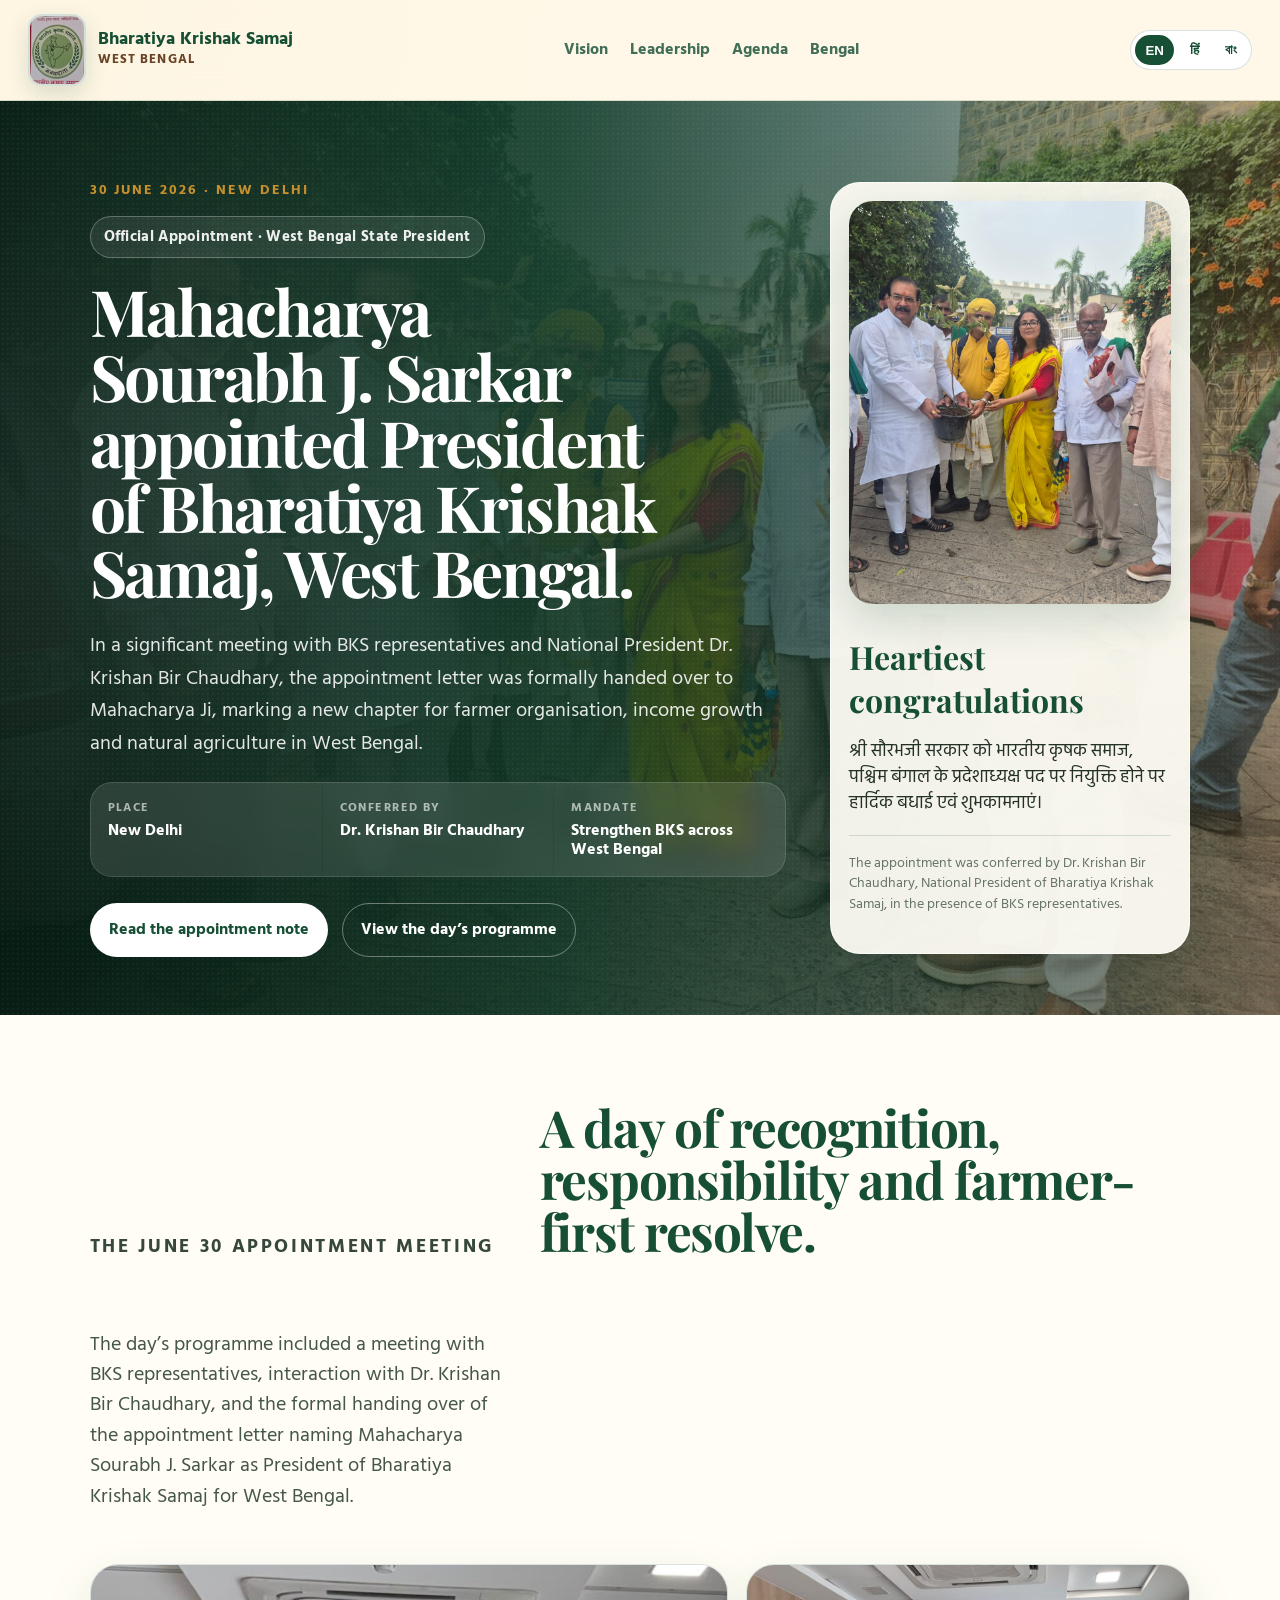
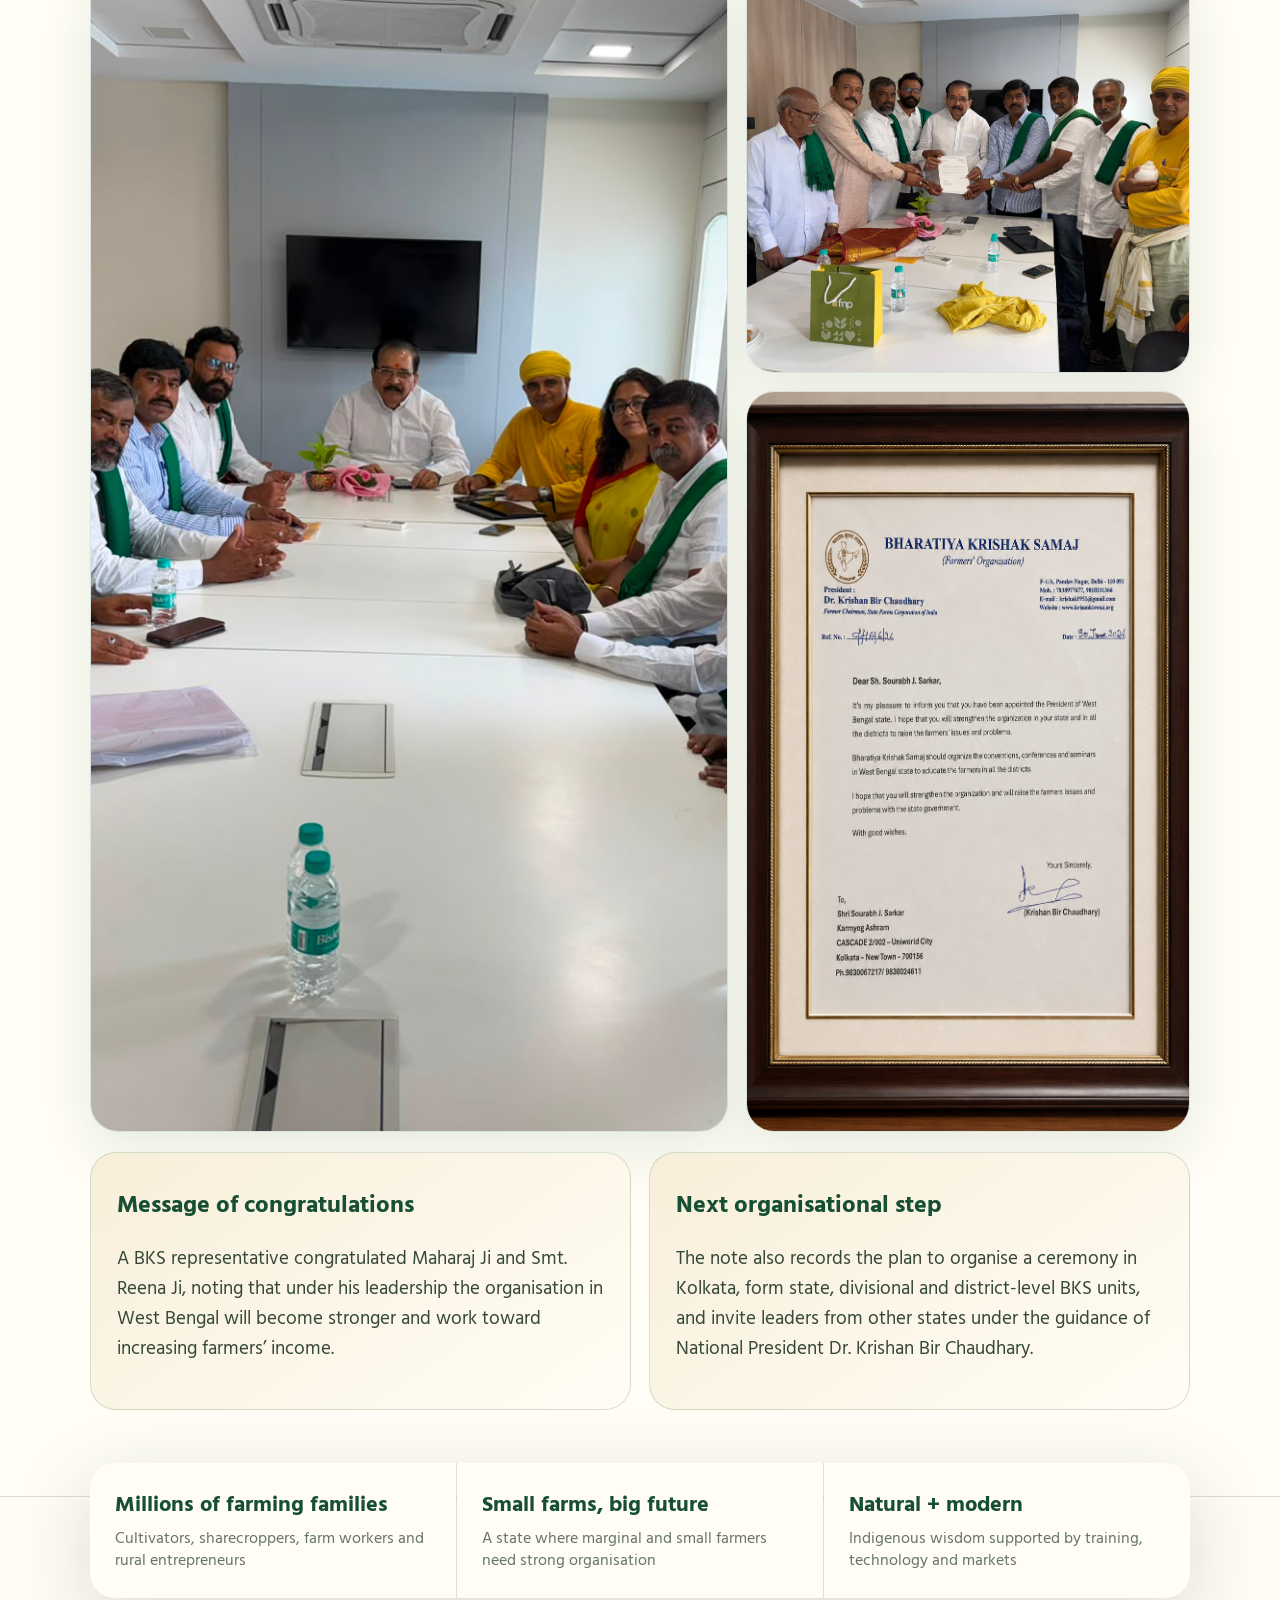
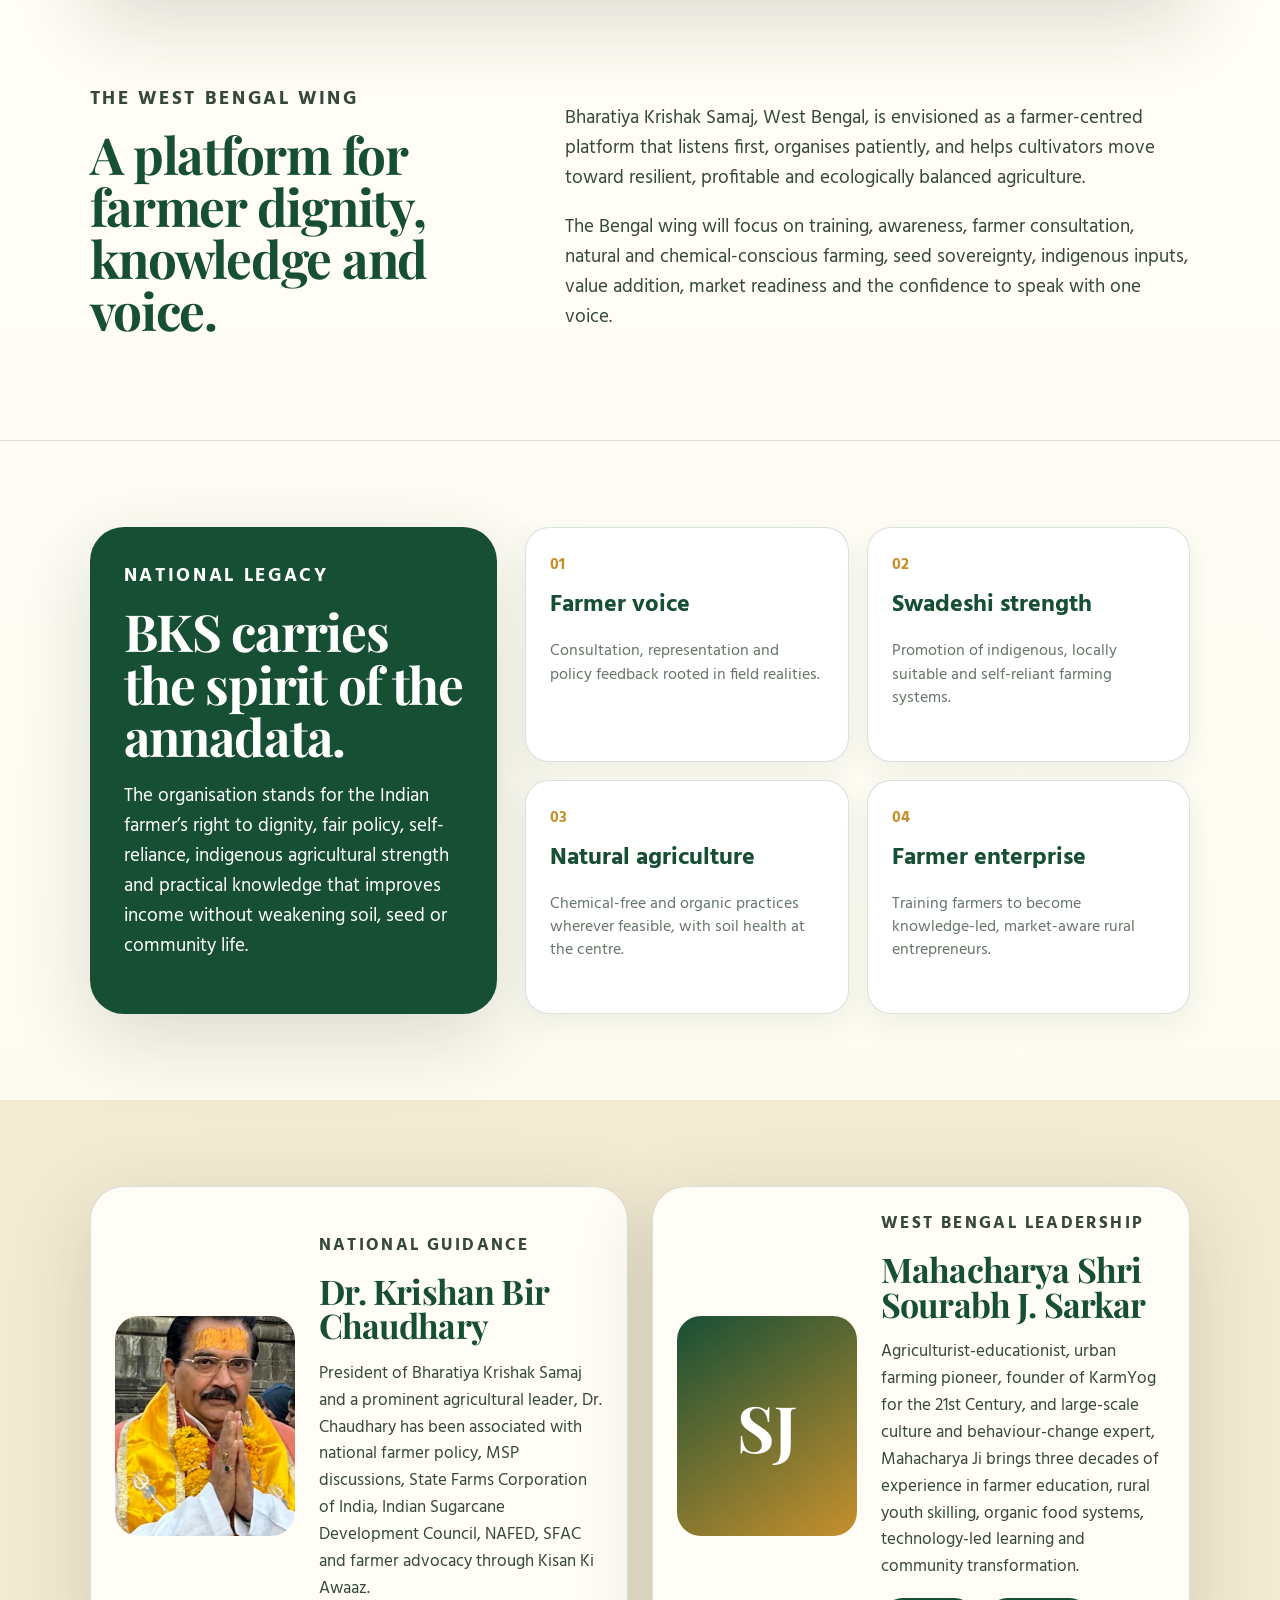
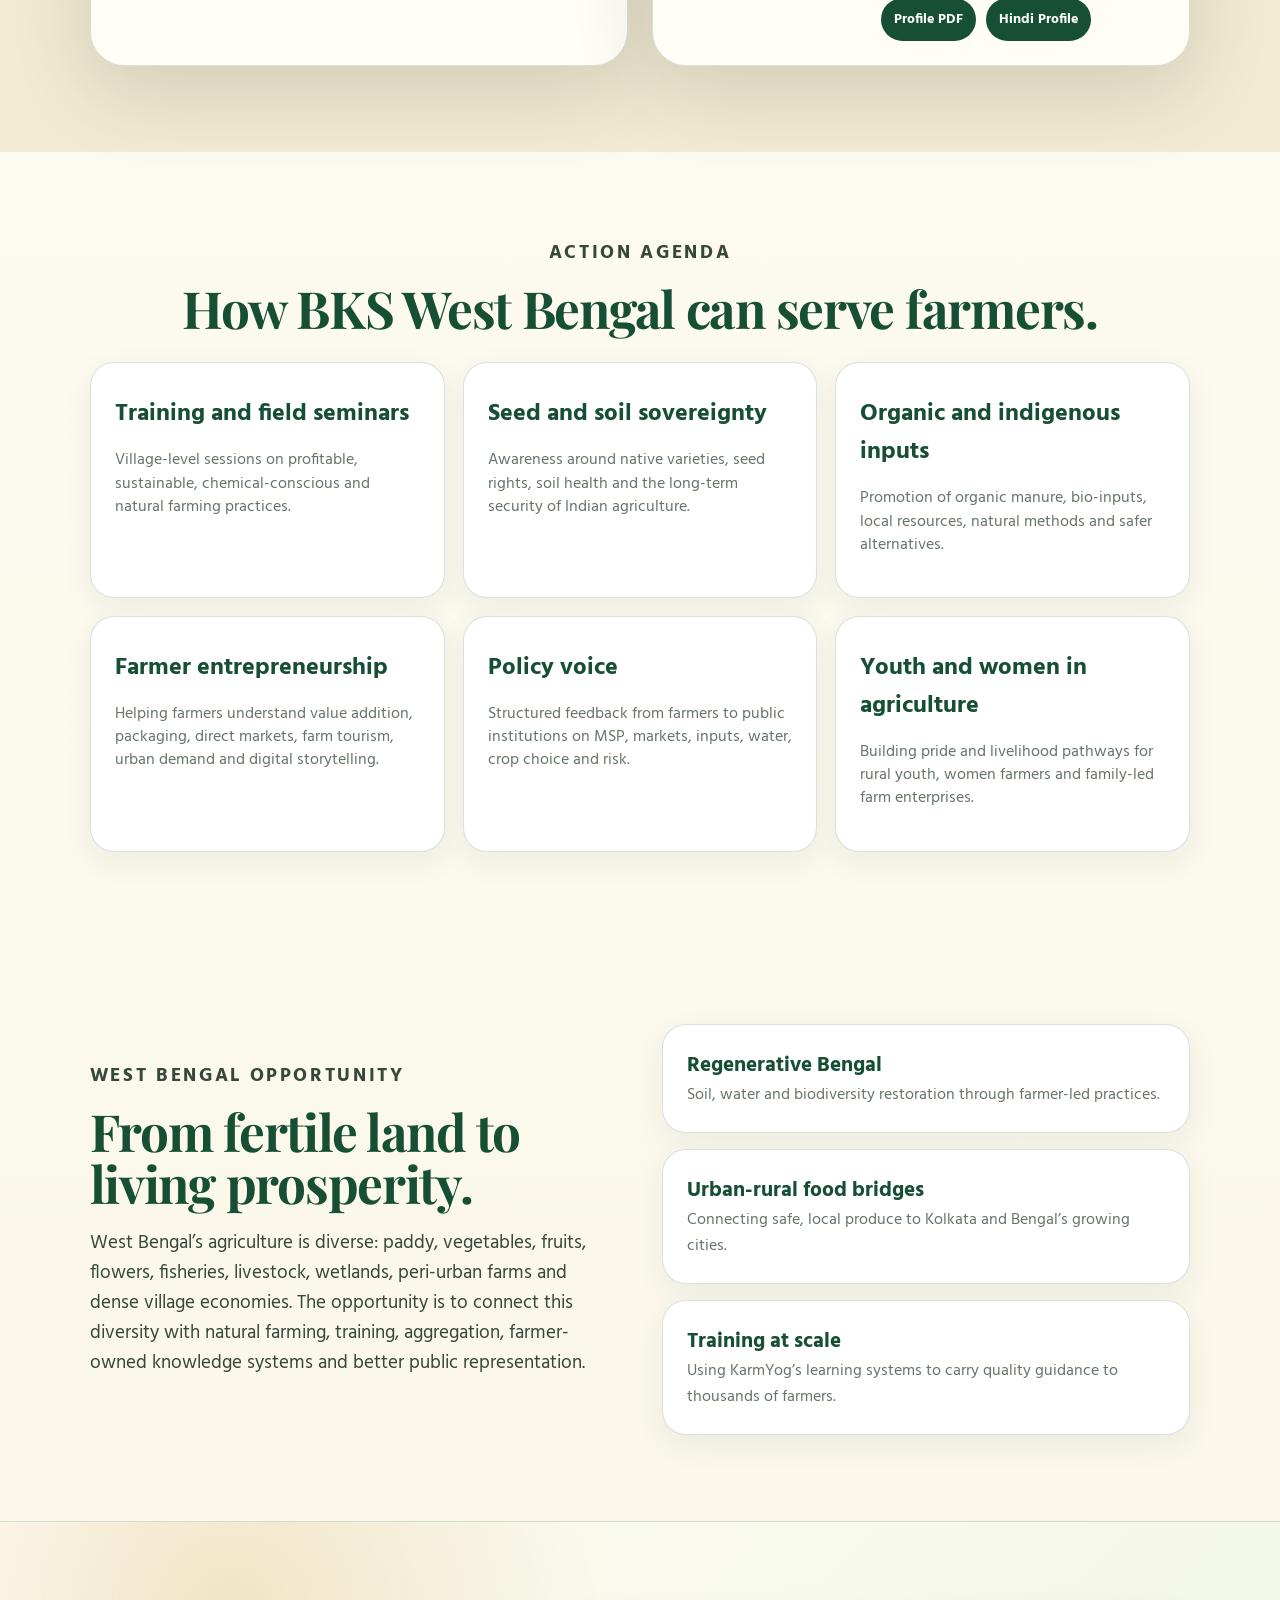
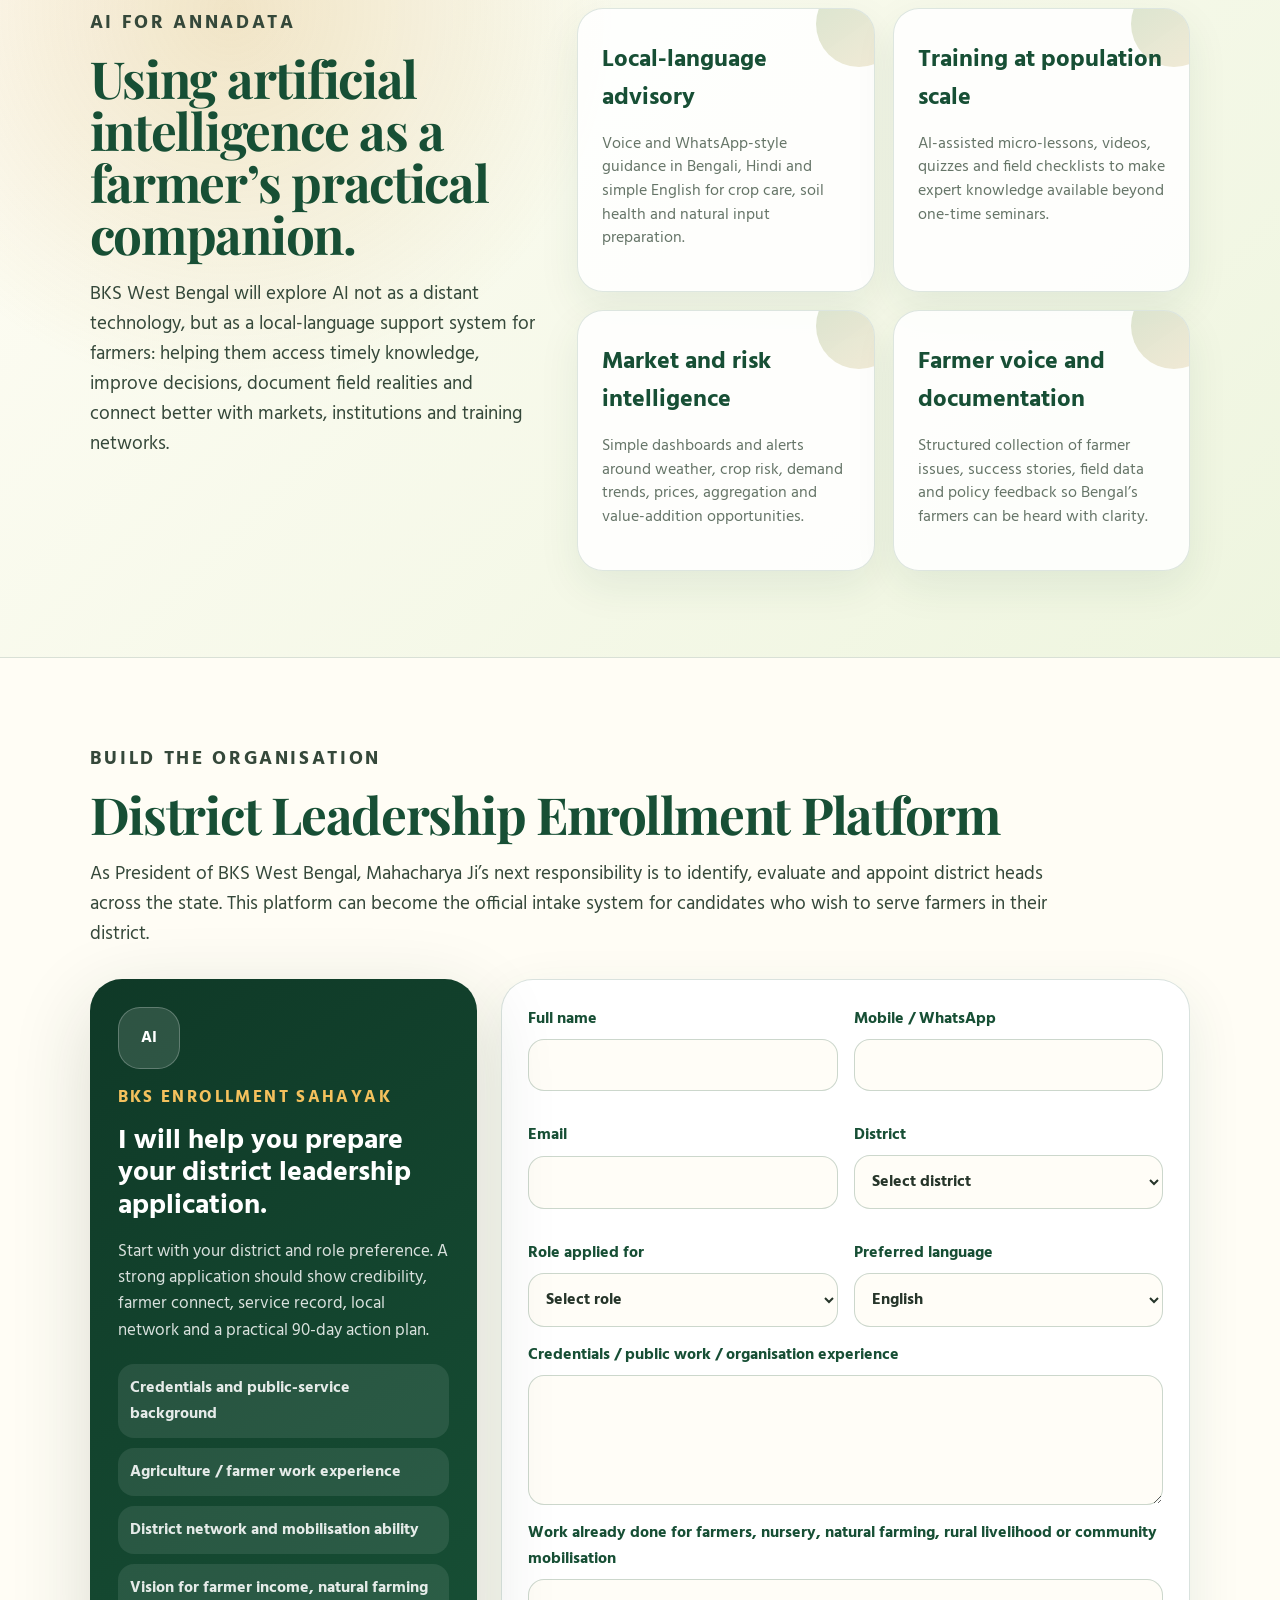
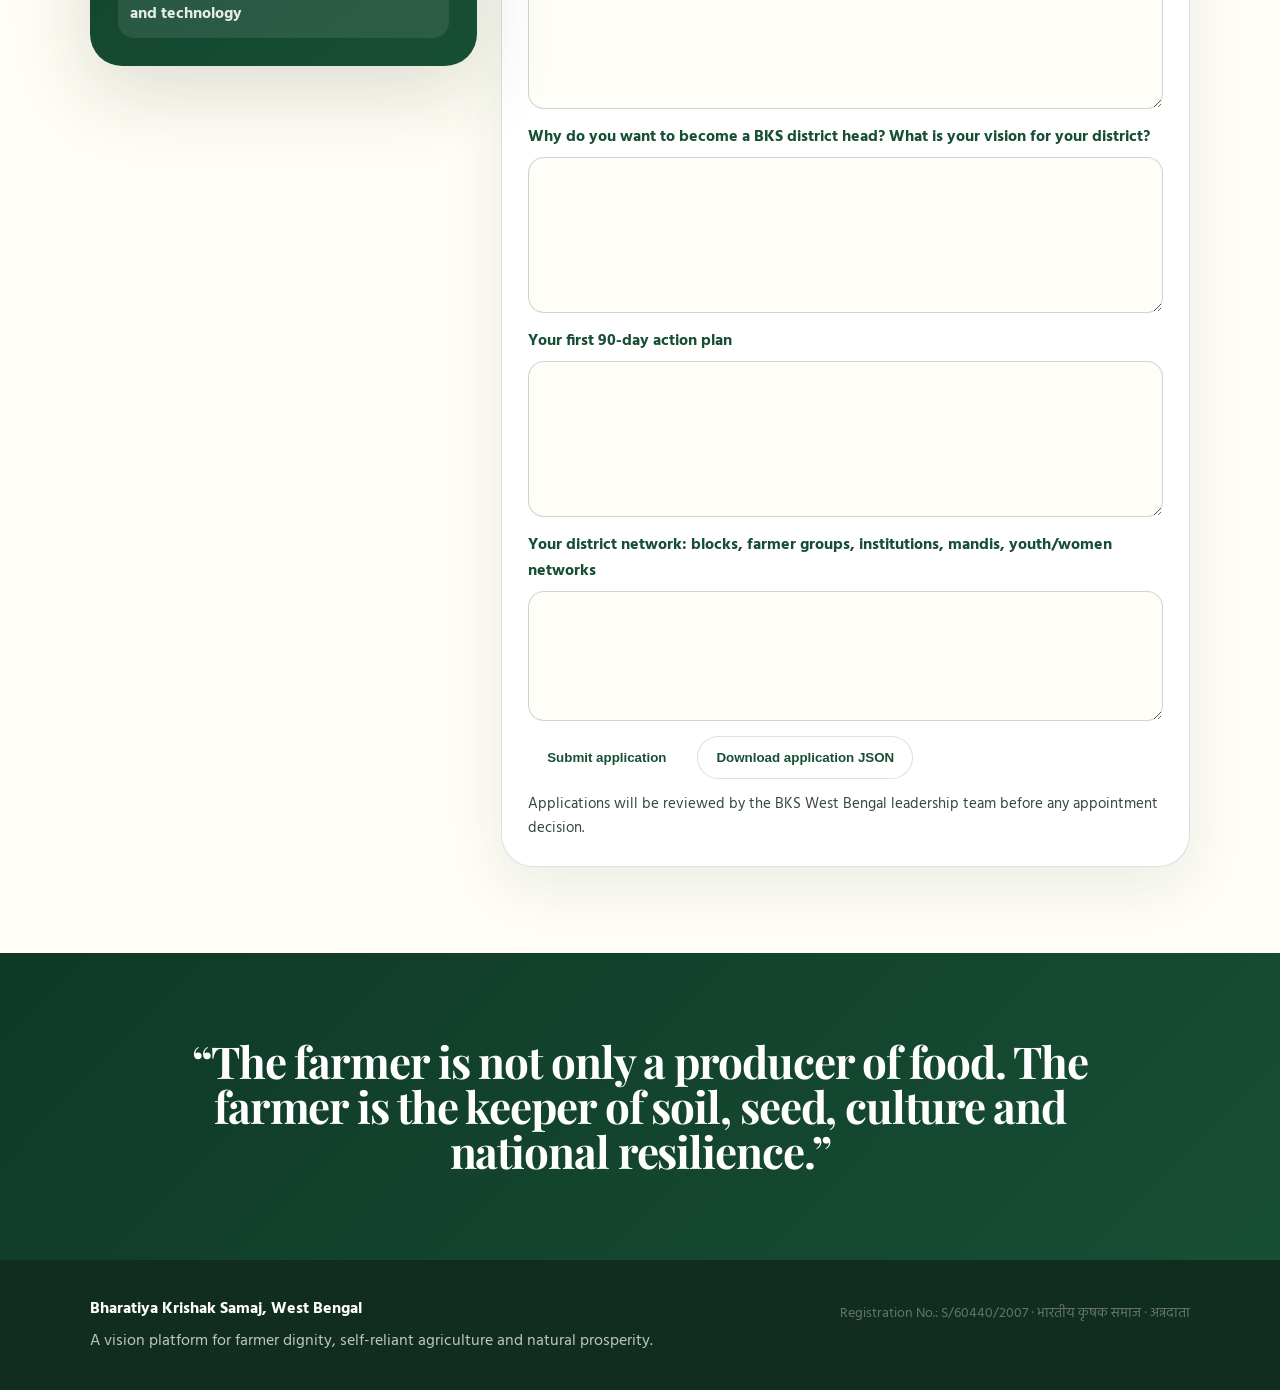
==== index.html @ a9cd5971 "Initial BKS Bangla platform" ====
﻿<!doctype html>
<html lang="en">
<head>
  <meta charset="utf-8" />
  <meta name="viewport" content="width=device-width, initial-scale=1" />
  <title>BKS West Bengal | Dr. Krishan Bir Chaudhary appoints Mahacharya Sourabh J. Sarkar</title>
  <meta name="description" content="National President Dr. Krishan Bir Chaudhary appoints Mahacharya Sourabh J. Sarkar as President of Bharatiya Krishak Samaj, West Bengal, on 30 June 2026 in New Delhi." />
  <meta property="og:type" content="website" />
  <meta property="og:url" content="https://bks-west-bengal.vercel.app/v3" />
  <meta property="og:site_name" content="Bharatiya Krishak Samaj, West Bengal" />
  <meta property="og:title" content="Dr. Krishan Bir Chaudhary appoints Mahacharya Sourabh J. Sarkar | BKS West Bengal" />
  <meta property="og:description" content="June 30, New Delhi: National President Dr. Krishan Bir Chaudhary formally appoints Mahacharya Sourabh J. Sarkar as President of Bharatiya Krishak Samaj, West Bengal." />
  <meta property="og:image" content="https://bks-west-bengal.vercel.app/assets/appointment/hero-plant-presentation-social-v3.jpeg" />
  <meta property="og:image:alt" content="Mahacharya Sourabh J. Sarkar and Reena J. Sarkar presenting a plant to Dr. Krishan Bir Chaudhary with BKS representatives" />
  <meta name="twitter:card" content="summary_large_image" />
  <meta name="twitter:title" content="Dr. Krishan Bir Chaudhary appoints Mahacharya Sourabh J. Sarkar | BKS West Bengal" />
  <meta name="twitter:description" content="National President Dr. Krishan Bir Chaudhary appoints Mahacharya Sourabh J. Sarkar as President of Bharatiya Krishak Samaj, West Bengal." />
  <meta name="twitter:image" content="https://bks-west-bengal.vercel.app/assets/appointment/hero-plant-presentation-social-v3.jpeg" />
  <link rel="preconnect" href="https://fonts.googleapis.com">
  <link rel="preconnect" href="https://fonts.gstatic.com" crossorigin>
  <link href="https://fonts.googleapis.com/css2?family=Hind:wght@400;500;600;700&family=Noto+Sans+Bengali:wght@400;500;600;700&family=Playfair+Display:wght@600;700&display=swap" rel="stylesheet">
  <link rel="stylesheet" href="/styles.css" />
</head>
<body>
  <header class="site-header">
    <a class="brand" href="#top" aria-label="Bharatiya Krishak Samaj West Bengal">
      <img class="brand-logo" src="/assets/bks-logo-unit.png" alt="Bharatiya Krishak Samaj logo" />
      <span>
        <strong data-i18n="brand">Bharatiya Krishak Samaj</strong>
        <small data-i18n="brandSub">West Bengal</small>
      </span>
    </a>
    <nav>
      <a href="#vision" data-i18n="navVision">Vision</a>
      <a href="#leadership" data-i18n="navLeadership">Leadership</a>
      <a href="#agenda" data-i18n="navAgenda">Agenda</a>
      <a href="#bengal" data-i18n="navBengal">Bengal</a>
    </nav>
    <div class="lang-switch" aria-label="Language switcher">
      <button class="active" data-lang="en">EN</button>
      <button data-lang="hi">हिं</button>
      <button data-lang="bn">বাং</button>
    </div>
  </header>

  <main id="top">
    <section class="hero appointment-hero">
      <div class="grain"></div>
      <div class="hero-copy">
        <p class="eyebrow" data-i18n="heroEyebrow">30 June 2026 · New Delhi</p>
        <p class="hero-kicker" data-i18n="heroKicker">Official Appointment · West Bengal State President</p>
        <h1 data-i18n="heroTitle">Mahacharya Sourabh J. Sarkar appointed President of Bharatiya Krishak Samaj, West Bengal.</h1>
        <p class="lead" data-i18n="heroLead">In a significant meeting with BKS representatives and National President Dr. Krishan Bir Chaudhary, the appointment letter was formally handed over to Mahacharya Ji, marking a new chapter for farmer organisation, income growth and natural agriculture in West Bengal.</p>
        <div class="hero-meta">
          <div><span data-i18n="metaPlaceLabel">Place</span><strong data-i18n="metaPlace">New Delhi</strong></div>
          <div><span data-i18n="metaConferredLabel">Conferred by</span><strong data-i18n="metaConferred">Dr. Krishan Bir Chaudhary</strong></div>
          <div><span data-i18n="metaMandateLabel">Mandate</span><strong data-i18n="metaMandate">Strengthen BKS across West Bengal</strong></div>
        </div>
        <div class="hero-actions">
          <a class="button primary" href="#appointment" data-i18n="heroButton">Read the appointment note</a>
          <a class="button ghost" href="#day-program" data-i18n="heroButton2">View the day’s programme</a>
        </div>
      </div>
      <aside class="hero-card" id="appointment">
        <img class="hero-photo" src="/assets/appointment/hero-plant-presentation-social-v3.jpeg" alt="Mahacharya Sourabh J. Sarkar and Reena J. Sarkar presenting a plant to Dr. Krishan Bir Chaudhary with BKS representatives" />
        <h2 data-i18n="congratsTitle">Heartiest congratulations</h2>
        <p data-i18n="congratsText">श्री सौरभजी सरकार को भारतीय कृषक समाज, पश्चिम बंगाल के प्रदेशाध्यक्ष पद पर नियुक्ति होने पर हार्दिक बधाई एवं शुभकामनाएं।</p>
        <div class="card-rule"></div>
        <p class="small" data-i18n="meetingNote">The appointment was conferred by Dr. Krishan Bir Chaudhary, National President of Bharatiya Krishak Samaj, in the presence of BKS representatives.</p>
      </aside>
    </section>

    <section class="section appointment-story" id="day-program">
      <div class="story-head">
        <p class="eyebrow" data-i18n="storyEyebrow">The June 30 appointment meeting</p>
        <h2 data-i18n="storyTitle">A day of recognition, responsibility and farmer-first resolve.</h2>
        <p data-i18n="storyText">The day’s programme included a meeting with BKS representatives, interaction with Dr. Krishan Bir Chaudhary, and the formal handing over of the appointment letter naming Mahacharya Sourabh J. Sarkar as President of Bharatiya Krishak Samaj for West Bengal.</p>
      </div>
      <div class="photo-feature-grid">
        <figure class="wide">
          <img src="/assets/appointment/meeting-with-bks.jpeg" alt="Meeting with Bharatiya Krishak Samaj representatives in New Delhi" />
          <figcaption data-i18n="capMeeting">Meeting with BKS representatives in New Delhi.</figcaption>
        </figure>
        <figure>
          <img src="/assets/appointment/appointment-group-delegation-01.jpeg" alt="Delegation present during appointment letter handover" />
          <figcaption data-i18n="capDelegation">BKS office bearers present during the appointment letter handover.</figcaption>
        </figure>
        <figure>
          <img src="/assets/appointment/appointment-plaque.png" alt="Commemorative appointment plaque naming Sourabh J. Sarkar President of West Bengal" />
          <figcaption data-i18n="capLetter">The commemorative appointment plaque appointing Shri Sourabh J. Sarkar as President, West Bengal.</figcaption>
        </figure>
      </div>
      <div class="note-grid">
        <article>
          <h3 data-i18n="note1Title">Message of congratulations</h3>
          <p data-i18n="note1Text">A BKS representative congratulated Maharaj Ji and Smt. Reena Ji, noting that under his leadership the organisation in West Bengal will become stronger and work toward increasing farmers’ income.</p>
        </article>
        <article>
          <h3 data-i18n="note2Title">Next organisational step</h3>
          <p data-i18n="note2Text">The note also records the plan to organise a ceremony in Kolkata, form state, divisional and district-level BKS units, and invite leaders from other states under the guidance of National President Dr. Krishan Bir Chaudhary.</p>
        </article>
      </div>
    </section>

    <section class="stats-strip" aria-label="West Bengal agriculture focus">
      <div>
        <strong data-i18n="stat1">Millions of farming families</strong>
        <span data-i18n="stat1Sub">Cultivators, sharecroppers, farm workers and rural entrepreneurs</span>
      </div>
      <div>
        <strong data-i18n="stat2">Small farms, big future</strong>
        <span data-i18n="stat2Sub">A state where marginal and small farmers need strong organisation</span>
      </div>
      <div>
        <strong data-i18n="stat3">Natural + modern</strong>
        <span data-i18n="stat3Sub">Indigenous wisdom supported by training, technology and markets</span>
      </div>
    </section>

    <section class="section split" id="vision">
      <div>
        <p class="eyebrow" data-i18n="visionEyebrow">The West Bengal Wing</p>
        <h2 data-i18n="visionTitle">A platform for farmer dignity, knowledge and voice.</h2>
      </div>
      <div class="rich-text">
        <p data-i18n="visionP1">Bharatiya Krishak Samaj, West Bengal, is envisioned as a farmer-centred platform that listens first, organises patiently, and helps cultivators move toward resilient, profitable and ecologically balanced agriculture.</p>
        <p data-i18n="visionP2">The Bengal wing will focus on training, awareness, farmer consultation, natural and chemical-conscious farming, seed sovereignty, indigenous inputs, value addition, market readiness and the confidence to speak with one voice.</p>
      </div>
    </section>

    <section class="section legacy">
      <div class="legacy-panel">
        <p class="eyebrow" data-i18n="legacyEyebrow">National Legacy</p>
        <h2 data-i18n="legacyTitle">BKS carries the spirit of the annadata.</h2>
        <p data-i18n="legacyText">The organisation stands for the Indian farmer’s right to dignity, fair policy, self-reliance, indigenous agricultural strength and practical knowledge that improves income without weakening soil, seed or community life.</p>
      </div>
      <div class="values-grid">
        <article>
          <span>01</span>
          <h3 data-i18n="value1">Farmer voice</h3>
          <p data-i18n="value1Text">Consultation, representation and policy feedback rooted in field realities.</p>
        </article>
        <article>
          <span>02</span>
          <h3 data-i18n="value2">Swadeshi strength</h3>
          <p data-i18n="value2Text">Promotion of indigenous, locally suitable and self-reliant farming systems.</p>
        </article>
        <article>
          <span>03</span>
          <h3 data-i18n="value3">Natural agriculture</h3>
          <p data-i18n="value3Text">Chemical-free and organic practices wherever feasible, with soil health at the centre.</p>
        </article>
        <article>
          <span>04</span>
          <h3 data-i18n="value4">Farmer enterprise</h3>
          <p data-i18n="value4Text">Training farmers to become knowledge-led, market-aware rural entrepreneurs.</p>
        </article>
      </div>
    </section>

    <section class="section leadership" id="leadership">
      <div class="leader-card national">
        <img src="/assets/dr-krishan-bir-chaudhary.jpg" alt="Dr. Krishan Bir Chaudhary" />
        <div>
          <p class="eyebrow" data-i18n="drEyebrow">National Guidance</p>
          <h2 data-i18n="drTitle">Dr. Krishan Bir Chaudhary</h2>
          <p data-i18n="drText">President of Bharatiya Krishak Samaj and a prominent agricultural leader, Dr. Chaudhary has been associated with national farmer policy, MSP discussions, State Farms Corporation of India, Indian Sugarcane Development Council, NAFED, SFAC and farmer advocacy through Kisan Ki Awaaz.</p>
        </div>
      </div>
      <div class="leader-card state">
        <div class="portrait-placeholder">SJ</div>
        <div>
          <p class="eyebrow" data-i18n="mjEyebrow">West Bengal Leadership</p>
          <h2 data-i18n="mjTitle">Mahacharya Shri Sourabh J. Sarkar</h2>
          <p data-i18n="mjText">Agriculturist-educationist, urban farming pioneer, founder of KarmYog for the 21st Century, and large-scale culture and behaviour-change expert, Mahacharya Ji brings three decades of experience in farmer education, rural youth skilling, organic food systems, technology-led learning and community transformation.</p>
          <div class="download-row">
            <a href="/assets/mahacharya-sourabh-j-sarkar-profile.pdf" data-i18n="profileEnglish">Profile PDF</a>
            <a href="/assets/mahacharya-sourabh-j-sarkar-profile-hindi.pdf" data-i18n="profileHindi">Hindi Profile</a>
          </div>
        </div>
      </div>
    </section>

    <section class="section agenda" id="agenda">
      <p class="eyebrow" data-i18n="agendaEyebrow">Action Agenda</p>
      <h2 data-i18n="agendaTitle">How BKS West Bengal can serve farmers.</h2>
      <div class="agenda-grid">
        <article>
          <h3 data-i18n="agenda1">Training and field seminars</h3>
          <p data-i18n="agenda1Text">Village-level sessions on profitable, sustainable, chemical-conscious and natural farming practices.</p>
        </article>
        <article>
          <h3 data-i18n="agenda2">Seed and soil sovereignty</h3>
          <p data-i18n="agenda2Text">Awareness around native varieties, seed rights, soil health and the long-term security of Indian agriculture.</p>
        </article>
        <article>
          <h3 data-i18n="agenda3">Organic and indigenous inputs</h3>
          <p data-i18n="agenda3Text">Promotion of organic manure, bio-inputs, local resources, natural methods and safer alternatives.</p>
        </article>
        <article>
          <h3 data-i18n="agenda4">Farmer entrepreneurship</h3>
          <p data-i18n="agenda4Text">Helping farmers understand value addition, packaging, direct markets, farm tourism, urban demand and digital storytelling.</p>
        </article>
        <article>
          <h3 data-i18n="agenda5">Policy voice</h3>
          <p data-i18n="agenda5Text">Structured feedback from farmers to public institutions on MSP, markets, inputs, water, crop choice and risk.</p>
        </article>
        <article>
          <h3 data-i18n="agenda6">Youth and women in agriculture</h3>
          <p data-i18n="agenda6Text">Building pride and livelihood pathways for rural youth, women farmers and family-led farm enterprises.</p>
        </article>
      </div>
    </section>

    <section class="section bengal" id="bengal">
      <div>
        <p class="eyebrow" data-i18n="bengalEyebrow">West Bengal Opportunity</p>
        <h2 data-i18n="bengalTitle">From fertile land to living prosperity.</h2>
        <p data-i18n="bengalText">West Bengal’s agriculture is diverse: paddy, vegetables, fruits, flowers, fisheries, livestock, wetlands, peri-urban farms and dense village economies. The opportunity is to connect this diversity with natural farming, training, aggregation, farmer-owned knowledge systems and better public representation.</p>
      </div>
      <div class="opportunity-list">
        <div><strong data-i18n="opp1">Regenerative Bengal</strong><span data-i18n="opp1Text">Soil, water and biodiversity restoration through farmer-led practices.</span></div>
        <div><strong data-i18n="opp2">Urban-rural food bridges</strong><span data-i18n="opp2Text">Connecting safe, local produce to Kolkata and Bengal’s growing cities.</span></div>
        <div><strong data-i18n="opp3">Training at scale</strong><span data-i18n="opp3Text">Using KarmYog’s learning systems to carry quality guidance to thousands of farmers.</span></div>
      </div>
    </section>

    <section class="section ai-section" id="ai">
      <div class="ai-copy">
        <p class="eyebrow" data-i18n="aiEyebrow">AI for Annadata</p>
        <h2 data-i18n="aiTitle">Using artificial intelligence as a farmer’s practical companion.</h2>
        <p data-i18n="aiText">BKS West Bengal will explore AI not as a distant technology, but as a local-language support system for farmers: helping them access timely knowledge, improve decisions, document field realities and connect better with markets, institutions and training networks.</p>
      </div>
      <div class="ai-grid">
        <article>
          <h3 data-i18n="ai1">Local-language advisory</h3>
          <p data-i18n="ai1Text">Voice and WhatsApp-style guidance in Bengali, Hindi and simple English for crop care, soil health and natural input preparation.</p>
        </article>
        <article>
          <h3 data-i18n="ai2">Training at population scale</h3>
          <p data-i18n="ai2Text">AI-assisted micro-lessons, videos, quizzes and field checklists to make expert knowledge available beyond one-time seminars.</p>
        </article>
        <article>
          <h3 data-i18n="ai3">Market and risk intelligence</h3>
          <p data-i18n="ai3Text">Simple dashboards and alerts around weather, crop risk, demand trends, prices, aggregation and value-addition opportunities.</p>
        </article>
        <article>
          <h3 data-i18n="ai4">Farmer voice and documentation</h3>
          <p data-i18n="ai4Text">Structured collection of farmer issues, success stories, field data and policy feedback so Bengal’s farmers can be heard with clarity.</p>
        </article>
      </div>
    </section>

    <section class="section enrollment" id="enroll">
      <div class="enroll-intro">
        <p class="eyebrow" data-i18n="enrollEyebrow">Build the organisation</p>
        <h2 data-i18n="enrollTitle">District Leadership Enrollment Platform</h2>
        <p data-i18n="enrollText">As President of BKS West Bengal, Mahacharya Ji’s next responsibility is to identify, evaluate and appoint district heads across the state. This platform can become the official intake system for candidates who wish to serve farmers in their district.</p>
      </div>
      <div class="enroll-layout">
        <aside class="agent-panel" aria-label="BKS Enrollment Sahayak">
          <div class="agent-avatar">AI</div>
          <p class="eyebrow" data-i18n="agentEyebrow">BKS Enrollment Sahayak</p>
          <h3 data-i18n="agentTitle">I will help you prepare your district leadership application.</h3>
          <p id="agentPrompt" data-i18n="agentPrompt">Start with your district and role preference. A strong application should show credibility, farmer connect, service record, local network and a practical 90-day action plan.</p>
          <ul class="agent-checklist">
            <li data-i18n="agentCheck1">Credentials and public-service background</li>
            <li data-i18n="agentCheck2">Agriculture / farmer work experience</li>
            <li data-i18n="agentCheck3">District network and mobilisation ability</li>
            <li data-i18n="agentCheck4">Vision for farmer income, natural farming and technology</li>
          </ul>
        </aside>
        <form class="enroll-form" id="districtApplicationForm">
          <div class="form-grid">
            <label><span data-i18n="fieldName">Full name</span><input name="full_name" required /></label>
            <label><span data-i18n="fieldPhone">Mobile / WhatsApp</span><input name="phone" required /></label>
            <label><span data-i18n="fieldEmail">Email</span><input name="email" type="email" /></label>
            <label><span data-i18n="fieldDistrict">District</span><select name="district" required>
              <option value="">Select district</option>
              <option>Alipurduar</option><option>Bankura</option><option>Birbhum</option><option>Cooch Behar</option><option>Dakshin Dinajpur</option><option>Darjeeling</option><option>Hooghly</option><option>Howrah</option><option>Jalpaiguri</option><option>Jhargram</option><option>Kalimpong</option><option>Kolkata</option><option>Malda</option><option>Murshidabad</option><option>Nadia</option><option>North 24 Parganas</option><option>Paschim Bardhaman</option><option>Paschim Medinipur</option><option>Purba Bardhaman</option><option>Purba Medinipur</option><option>Purulia</option><option>South 24 Parganas</option><option>Uttar Dinajpur</option>
            </select></label>
            <label><span data-i18n="fieldRole">Role applied for</span><select name="role_applied" required>
              <option value="">Select role</option>
              <option>District President</option>
              <option>District Working President</option>
              <option>District General Secretary</option>
              <option>Block / Regional Coordinator</option>
              <option>Women Farmer Wing Lead</option>
              <option>Youth Farmer Wing Lead</option>
            </select></label>
            <label><span data-i18n="fieldLanguage">Preferred language</span><select name="preferred_language">
              <option>English</option><option>Hindi</option><option>Bengali</option>
            </select></label>
          </div>
          <label><span data-i18n="fieldCredentials">Credentials / public work / organisation experience</span><textarea name="credentials" required rows="4"></textarea></label>
          <label><span data-i18n="fieldFarmerWork">Work already done for farmers, nursery, natural farming, rural livelihood or community mobilisation</span><textarea name="farmer_work" required rows="4"></textarea></label>
          <label><span data-i18n="fieldVision">Why do you want to become a BKS district head? What is your vision for your district?</span><textarea name="vision" required rows="5"></textarea></label>
          <label><span data-i18n="fieldPlan">Your first 90-day action plan</span><textarea name="ninety_day_plan" required rows="5"></textarea></label>
          <label><span data-i18n="fieldNetwork">Your district network: blocks, farmer groups, institutions, mandis, youth/women networks</span><textarea name="district_network" rows="4"></textarea></label>
          <div class="form-actions">
            <button type="submit" class="button primary" data-i18n="submitApplication">Submit application</button>
            <button type="button" class="button outline" id="downloadApplication" data-i18n="downloadApplication">Download application JSON</button>
          </div>
          <p class="form-status" id="formStatus" data-i18n="formStatus">Applications will be reviewed by the BKS West Bengal leadership team before any appointment decision.</p>
        </form>
      </div>
    </section>

    <section class="section quote-band">
      <h2 data-i18n="quote">“The farmer is not only a producer of food. The farmer is the keeper of soil, seed, culture and national resilience.”</h2>
    </section>
  </main>

  <footer class="footer">
    <div>
      <strong data-i18n="footerBrand">Bharatiya Krishak Samaj, West Bengal</strong>
      <p data-i18n="footerText">A vision platform for farmer dignity, self-reliant agriculture and natural prosperity.</p>
    </div>
    <p class="small">Registration No.: S/60440/2007 · भारतीय कृषक समाज · अन्नदाता</p>
  </footer>

  <script src="/script.js"></script>
</body>
</html>
---- styles.css ----
:root{
  --green:#174f35;
  --green-2:#0f3927;
  --leaf:#5c8d3b;
  --gold:#c7902d;
  --soil:#6b4326;
  --cream:#fff8e8;
  --paper:#fffdf5;
  --muted:#667568;
  --line:rgba(23,79,53,.16);
  --shadow:0 24px 80px rgba(31,49,30,.16);
}
*{box-sizing:border-box}
html{scroll-behavior:smooth}
body{
  margin:0;
  font-family:Hind, "Noto Sans Bengali", system-ui, sans-serif;
  color:#243127;
  background:
    radial-gradient(circle at top left, rgba(199,144,45,.18), transparent 34rem),
    linear-gradient(180deg,#fff8e8 0%,#fffdf5 36%,#f6f1df 100%);
}
a{color:inherit;text-decoration:none}
.site-header{
  position:sticky;top:0;z-index:20;
  display:flex;align-items:center;justify-content:space-between;gap:24px;
  padding:14px 28px;
  backdrop-filter:blur(18px);
  background:rgba(255,248,232,.84);
  border-bottom:1px solid var(--line);
}
.brand{display:flex;align-items:center;gap:12px;min-width:250px}
.brand strong{display:block;color:var(--green);font-size:18px;line-height:1}
.brand small{display:block;color:var(--soil);font-weight:700;letter-spacing:.08em;text-transform:uppercase}
.brand-logo{
  width:58px;
  height:72px;
  object-fit:cover;
  object-position:center;
  border-radius:14px;
  border:2px solid rgba(23,79,53,.18);
  box-shadow:0 8px 22px rgba(23,79,53,.16);
  background:#fff;
}
nav{display:flex;gap:22px;font-weight:700;color:var(--green)}
nav a{opacity:.82}
nav a:hover{opacity:1;color:var(--gold)}
.lang-switch{display:flex;gap:6px;background:#fff;border:1px solid var(--line);border-radius:999px;padding:4px}
.lang-switch button{
  border:0;background:transparent;border-radius:999px;padding:7px 10px;
  font-weight:800;color:var(--green);cursor:pointer;
}
.lang-switch button.active{background:var(--green);color:#fff}
.hero{
  position:relative;overflow:hidden;
  min-height:760px;
  display:grid;grid-template-columns:minmax(0,1fr) minmax(360px,.48fr);gap:44px;
  align-items:center;padding:78px 7vw 58px;
  background:
    linear-gradient(110deg,rgba(9,42,28,.86),rgba(23,79,53,.74) 48%,rgba(255,248,232,.38)),
    url("data:image/svg+xml,%3Csvg xmlns='http://www.w3.org/2000/svg' width='1200' height='720' viewBox='0 0 1200 720'%3E%3Crect width='1200' height='720' fill='%23d7b65f'/%3E%3Cpath d='M0 560 C220 470 350 610 590 515 C770 445 930 480 1200 390 L1200 720 L0 720Z' fill='%235f8b3a'/%3E%3Cpath d='M0 610 C180 560 330 660 560 590 C820 510 960 555 1200 505 L1200 720 L0 720Z' fill='%232a683f'/%3E%3Ccircle cx='930' cy='150' r='95' fill='%23f8d26b' opacity='.86'/%3E%3Cg stroke='%23fff4bf' stroke-width='3' opacity='.42'%3E%3Cpath d='M60 605h1080M80 640h1040M120 675h960'/%3E%3C/g%3E%3Cg fill='%2317442f' opacity='.26'%3E%3Cpath d='M86 330c36-85 104-132 204-139-55 38-78 88-69 151-51-32-96-36-135-12z'/%3E%3Cpath d='M1030 350c-46-90-120-132-222-126 65 35 96 87 93 157 47-38 90-48 129-31z'/%3E%3C/g%3E%3C/svg%3E") center/cover;
}
.appointment-hero{
  background:
    linear-gradient(90deg,rgba(8,34,23,.96),rgba(18,64,43,.90) 43%,rgba(18,64,43,.56) 70%,rgba(122,84,21,.28)),
    url("/assets/appointment/hero-plant-presentation-social-v3.jpeg") center/cover;
}
.appointment-hero::after{
  content:"";
  position:absolute;
  inset:0;
  background:
    linear-gradient(180deg,rgba(0,0,0,.08),rgba(0,0,0,.18)),
    radial-gradient(circle at 16% 42%,rgba(255,255,255,.10),transparent 30rem);
  pointer-events:none;
}
.grain{position:absolute;inset:0;background-image:radial-gradient(rgba(255,255,255,.26) 1px, transparent 1px);background-size:5px 5px;opacity:.22}
.hero-copy,.hero-card{position:relative;z-index:1}
.eyebrow{
  margin:0 0 14px;color:var(--gold);font-weight:800;letter-spacing:.14em;text-transform:uppercase;font-size:14px;
}
.hero-kicker{
  display:inline-flex;
  margin:0 0 20px;
  padding:8px 13px;
  border:1px solid rgba(255,255,255,.28);
  border-radius:999px;
  color:rgba(255,255,255,.92);
  background:rgba(255,255,255,.08);
  font-size:15px;
  font-weight:800;
  letter-spacing:.02em;
}
.hero h1{
  margin:0;max-width:920px;color:#fff;
  font-family:"Playfair Display", Georgia, serif;font-size:clamp(42px,5vw,72px);line-height:1.02;letter-spacing:-.035em;
  text-wrap:balance;
}
.lead{max-width:780px;color:rgba(255,255,255,.88);font-size:20px;line-height:1.62;margin:26px 0 22px}
.hero-meta{
  display:grid;
  grid-template-columns:repeat(3,minmax(0,1fr));
  gap:1px;
  max-width:850px;
  margin:20px 0 26px;
  overflow:hidden;
  border:1px solid rgba(255,255,255,.16);
  border-radius:22px;
  background:rgba(255,255,255,.08);
  backdrop-filter:blur(12px);
}
.hero-meta div{padding:15px 17px;background:rgba(255,255,255,.035)}
.hero-meta span{
  display:block;
  color:rgba(255,255,255,.62);
  font-size:12px;
  text-transform:uppercase;
  letter-spacing:.12em;
  font-weight:800;
  margin-bottom:4px;
}
.hero-meta strong{
  display:block;
  color:#fff;
  font-size:16px;
  line-height:1.22;
}
.hero-actions{display:flex;gap:14px;flex-wrap:wrap}
.button{padding:13px 18px;border-radius:999px;font-weight:800;border:1px solid rgba(255,255,255,.38)}
.button.primary{background:#fff;color:var(--green)}
.button.ghost{color:#fff}
.hero-card{
  background:rgba(255,253,245,.94);border:1px solid rgba(255,255,255,.7);
  border-radius:30px;padding:18px 18px 24px;box-shadow:var(--shadow);
}
.hero-logo{
  width:132px;
  height:176px;
  object-fit:cover;
  object-position:center;
  display:block;
  margin-bottom:22px;
  border-radius:22px;
  border:5px solid #fff;
  box-shadow:0 14px 36px rgba(23,79,53,.18);
  background:#fff;
}
.hero-card h2{font-size:32px;margin:0 0 10px;color:var(--green);font-family:"Playfair Display", Georgia, serif}
.hero-card p{font-size:18px;line-height:1.45}
.hero-photo{
  width:100%;
  aspect-ratio:4/5;
  object-fit:cover;
  object-position:center;
  border-radius:24px;
  margin-bottom:22px;
  box-shadow:0 16px 40px rgba(23,79,53,.18);
}
.small{font-size:14px!important;color:var(--muted)!important}
.card-rule{height:1px;background:var(--line);margin:18px 0}
.stats-strip{
  display:grid;grid-template-columns:repeat(3,1fr);gap:1px;
  margin:-34px 7vw 0;position:relative;z-index:5;
  background:var(--line);border-radius:24px;overflow:hidden;box-shadow:var(--shadow);
}
.stats-strip div{background:#fffdf5;padding:25px}
.stats-strip strong{display:block;color:var(--green);font-size:22px}
.stats-strip span{display:block;color:var(--muted);line-height:1.35;margin-top:6px}
.section{padding:86px 7vw}
.appointment-story{
  background:#fffdf5;
  border-bottom:1px solid var(--line);
}
.story-head{
  display:grid;
  grid-template-columns:.78fr 1.22fr;
  gap:34px;
  align-items:end;
  margin-bottom:32px;
}
.story-head p:not(.eyebrow){font-size:20px;line-height:1.52;color:#455746}
.photo-feature-grid{
  display:grid;
  grid-template-columns:1.18fr .82fr;
  gap:18px;
}
.photo-feature-grid figure{
  margin:0;
  background:#fff;
  border:1px solid var(--line);
  border-radius:28px;
  overflow:hidden;
  box-shadow:0 18px 50px rgba(23,79,53,.1);
}
.photo-feature-grid .wide{grid-row:span 2}
.photo-feature-grid img{
  width:100%;
  height:100%;
  min-height:330px;
  display:block;
  object-fit:cover;
}
.photo-feature-grid .wide img{min-height:680px}
figcaption{
  padding:14px 18px;
  color:var(--muted);
  font-size:15px;
  font-weight:700;
  background:#fffdf5;
}
.note-grid{
  display:grid;
  grid-template-columns:1fr 1fr;
  gap:18px;
  margin-top:20px;
}
.note-grid article{
  background:linear-gradient(145deg,#f8efd9,#fffdf5);
  border:1px solid var(--line);
  border-radius:26px;
  padding:26px;
}
.split{display:grid;grid-template-columns:.8fr 1.2fr;gap:58px;border-bottom:1px solid var(--line)}
.section h2{
  margin:0 0 18px;color:var(--green);font-family:"Playfair Display", Georgia, serif;
  font-size:clamp(34px,4vw,58px);line-height:1.02;letter-spacing:-.025em;
}
.rich-text p,.section p{font-size:19px;line-height:1.58;color:#35483a}
.legacy{display:grid;grid-template-columns:.76fr 1.24fr;gap:28px;align-items:stretch}
.legacy-panel{
  background:var(--green);color:#fff;border-radius:34px;padding:34px;box-shadow:var(--shadow);
}
.legacy-panel h2,.legacy-panel p{color:#fff}
.values-grid,.agenda-grid{
  display:grid;grid-template-columns:repeat(2,1fr);gap:18px;
}
.values-grid article,.agenda-grid article,.opportunity-list div{
  background:#fff;border:1px solid var(--line);border-radius:24px;padding:24px;box-shadow:0 10px 30px rgba(23,79,53,.07);
}
.values-grid span{color:var(--gold);font-weight:900}
h3{margin:8px 0;color:var(--green);font-size:24px}
.values-grid p,.agenda-grid p,.opportunity-list span{font-size:16px;line-height:1.45;color:var(--muted)}
.leadership{display:grid;grid-template-columns:1fr 1fr;gap:24px;background:#f3ead3}
.leader-card{
  background:#fffdf5;border:1px solid var(--line);border-radius:34px;padding:24px;
  box-shadow:var(--shadow);display:grid;grid-template-columns:180px 1fr;gap:24px;align-items:center;
}
.leader-card img,.portrait-placeholder{width:180px;height:220px;object-fit:cover;border-radius:24px;background:linear-gradient(145deg,var(--green),var(--gold))}
.portrait-placeholder{display:grid;place-items:center;color:#fff;font-family:"Playfair Display";font-size:64px;font-weight:700}
.leader-card h2{font-size:34px}
.leader-card p{font-size:17px}
.download-row{display:flex;gap:10px;flex-wrap:wrap;margin-top:14px}
.download-row a{background:var(--green);color:#fff;padding:10px 13px;border-radius:999px;font-weight:800;font-size:14px}
.agenda{text-align:center}
.agenda .agenda-grid{text-align:left;margin-top:28px;grid-template-columns:repeat(3,1fr)}
.bengal{
  display:grid;grid-template-columns:1fr 1fr;gap:44px;align-items:center;
}
.opportunity-list{display:grid;gap:16px}
.opportunity-list strong{display:block;color:var(--green);font-size:21px}
.ai-section{
  background:
    radial-gradient(circle at 18% 12%, rgba(199,144,45,.22), transparent 24rem),
    linear-gradient(135deg,#fffdf5,#eef5df);
  display:grid;
  grid-template-columns:.85fr 1.15fr;
  gap:34px;
  align-items:start;
  border-top:1px solid var(--line);
}
.ai-copy{
  position:sticky;
  top:116px;
}
.ai-grid{
  display:grid;
  grid-template-columns:repeat(2,1fr);
  gap:18px;
}
.ai-grid article{
  background:rgba(255,255,255,.86);
  border:1px solid rgba(23,79,53,.14);
  border-radius:26px;
  padding:24px;
  box-shadow:0 16px 42px rgba(23,79,53,.08);
  position:relative;
  overflow:hidden;
}
.ai-grid article::before{
  content:"";
  position:absolute;
  width:86px;
  height:86px;
  border-radius:50%;
  right:-28px;
  top:-28px;
  background:linear-gradient(145deg,rgba(92,141,59,.24),rgba(199,144,45,.18));
}
.ai-grid h3{position:relative}
.ai-grid p{position:relative;font-size:16px;line-height:1.48;color:var(--muted)}
.enrollment{
  background:#fffdf5;
  border-top:1px solid var(--line);
}
.enroll-intro{
  max-width:980px;
  margin-bottom:30px;
}
.enroll-layout{
  display:grid;
  grid-template-columns:.72fr 1.28fr;
  gap:24px;
  align-items:start;
}
.agent-panel{
  position:sticky;
  top:116px;
  background:linear-gradient(145deg,var(--green-2),var(--green));
  color:#fff;
  border-radius:32px;
  padding:28px;
  box-shadow:var(--shadow);
}
.agent-panel .eyebrow{color:#f4c15d}
.agent-avatar{
  width:62px;
  height:62px;
  border-radius:22px;
  background:rgba(255,255,255,.13);
  border:1px solid rgba(255,255,255,.24);
  display:grid;
  place-items:center;
  font-weight:900;
  margin-bottom:16px;
}
.agent-panel h3{color:#fff;font-size:28px;line-height:1.15;margin:8px 0 14px}
.agent-panel p{color:rgba(255,255,255,.84);font-size:17px;line-height:1.55}
.agent-checklist{
  margin:20px 0 0;
  padding:0;
  list-style:none;
  display:grid;
  gap:10px;
}
.agent-checklist li{
  padding:11px 12px;
  border-radius:16px;
  background:rgba(255,255,255,.09);
  color:rgba(255,255,255,.88);
  font-weight:700;
}
.enroll-form{
  background:#fff;
  border:1px solid var(--line);
  border-radius:32px;
  padding:26px;
  box-shadow:0 18px 56px rgba(23,79,53,.09);
}
.form-grid{
  display:grid;
  grid-template-columns:repeat(2,1fr);
  gap:16px;
}
.enroll-form label{
  display:grid;
  gap:7px;
  margin-bottom:15px;
  color:var(--green);
  font-weight:800;
}
.enroll-form input,
.enroll-form select,
.enroll-form textarea{
  width:100%;
  border:1px solid rgba(23,79,53,.22);
  border-radius:16px;
  padding:12px 13px;
  font:inherit;
  color:#26352a;
  background:#fffdf7;
  outline:none;
}
.enroll-form input:focus,
.enroll-form select:focus,
.enroll-form textarea:focus{
  border-color:var(--gold);
  box-shadow:0 0 0 4px rgba(199,144,45,.13);
}
.form-actions{
  display:flex;
  gap:12px;
  flex-wrap:wrap;
  margin-top:4px;
}
.button.outline{
  background:#fff;
  color:var(--green);
  border-color:var(--line);
}
.form-status{
  margin:14px 0 0;
  color:var(--muted);
  font-size:15px!important;
}
.form-status.success{color:#197544!important;font-weight:800}
.form-status.error{color:#a2422f!important;font-weight:800}
.quote-band{
  text-align:center;background:linear-gradient(135deg,var(--green-2),var(--green));color:#fff;
}
.quote-band h2{color:#fff;max-width:980px;margin:auto;font-size:44px}
.footer{
  display:flex;justify-content:space-between;gap:24px;padding:36px 7vw;background:#112d20;color:#fff;
}
.footer p{margin:6px 0 0;color:rgba(255,255,255,.72)}
body[data-lang="bn"]{font-family:"Noto Sans Bengali", Hind, sans-serif}
body[data-lang="hi"]{font-family:Hind, "Noto Sans Bengali", sans-serif}
body[data-lang="hi"] .hero h1,
body[data-lang="bn"] .hero h1{
  font-family:Hind, "Noto Sans Bengali", sans-serif;
  font-size:clamp(40px,4.7vw,68px);
  line-height:1.16;
  letter-spacing:-.025em;
  max-width:980px;
}
body[data-lang="bn"] .hero h1{
  font-family:"Noto Sans Bengali", Hind, sans-serif;
  line-height:1.12;
}
body[data-lang="hi"] .lead,
body[data-lang="bn"] .lead{
  font-size:20px;
  line-height:1.72;
  max-width:840px;
}
@media (max-width:980px){
  .site-header{position:relative;align-items:flex-start;flex-wrap:wrap}
  nav{order:3;width:100%;overflow:auto}
  .hero,.split,.legacy,.leadership,.bengal,.ai-section,.story-head,.photo-feature-grid,.note-grid,.enroll-layout{grid-template-columns:1fr}
  .ai-copy,.agent-panel{position:static}
  .photo-feature-grid .wide img{min-height:360px}
  .hero-meta{grid-template-columns:1fr}
  .stats-strip,.agenda .agenda-grid{grid-template-columns:1fr}
  .leader-card{grid-template-columns:1fr}
  .footer{display:block}
}
@media (max-width:620px){
  .site-header{padding:14px}
  .brand{min-width:0}
  .hero{padding:54px 22px;min-height:auto}
  .section{padding:58px 22px}
  .stats-strip{margin:-18px 22px 0}
  .values-grid,.ai-grid,.form-grid{grid-template-columns:1fr}
  .lead{font-size:18px}
  body[data-lang="hi"] .hero h1,
  body[data-lang="bn"] .hero h1{font-size:clamp(34px,12vw,52px)}
}
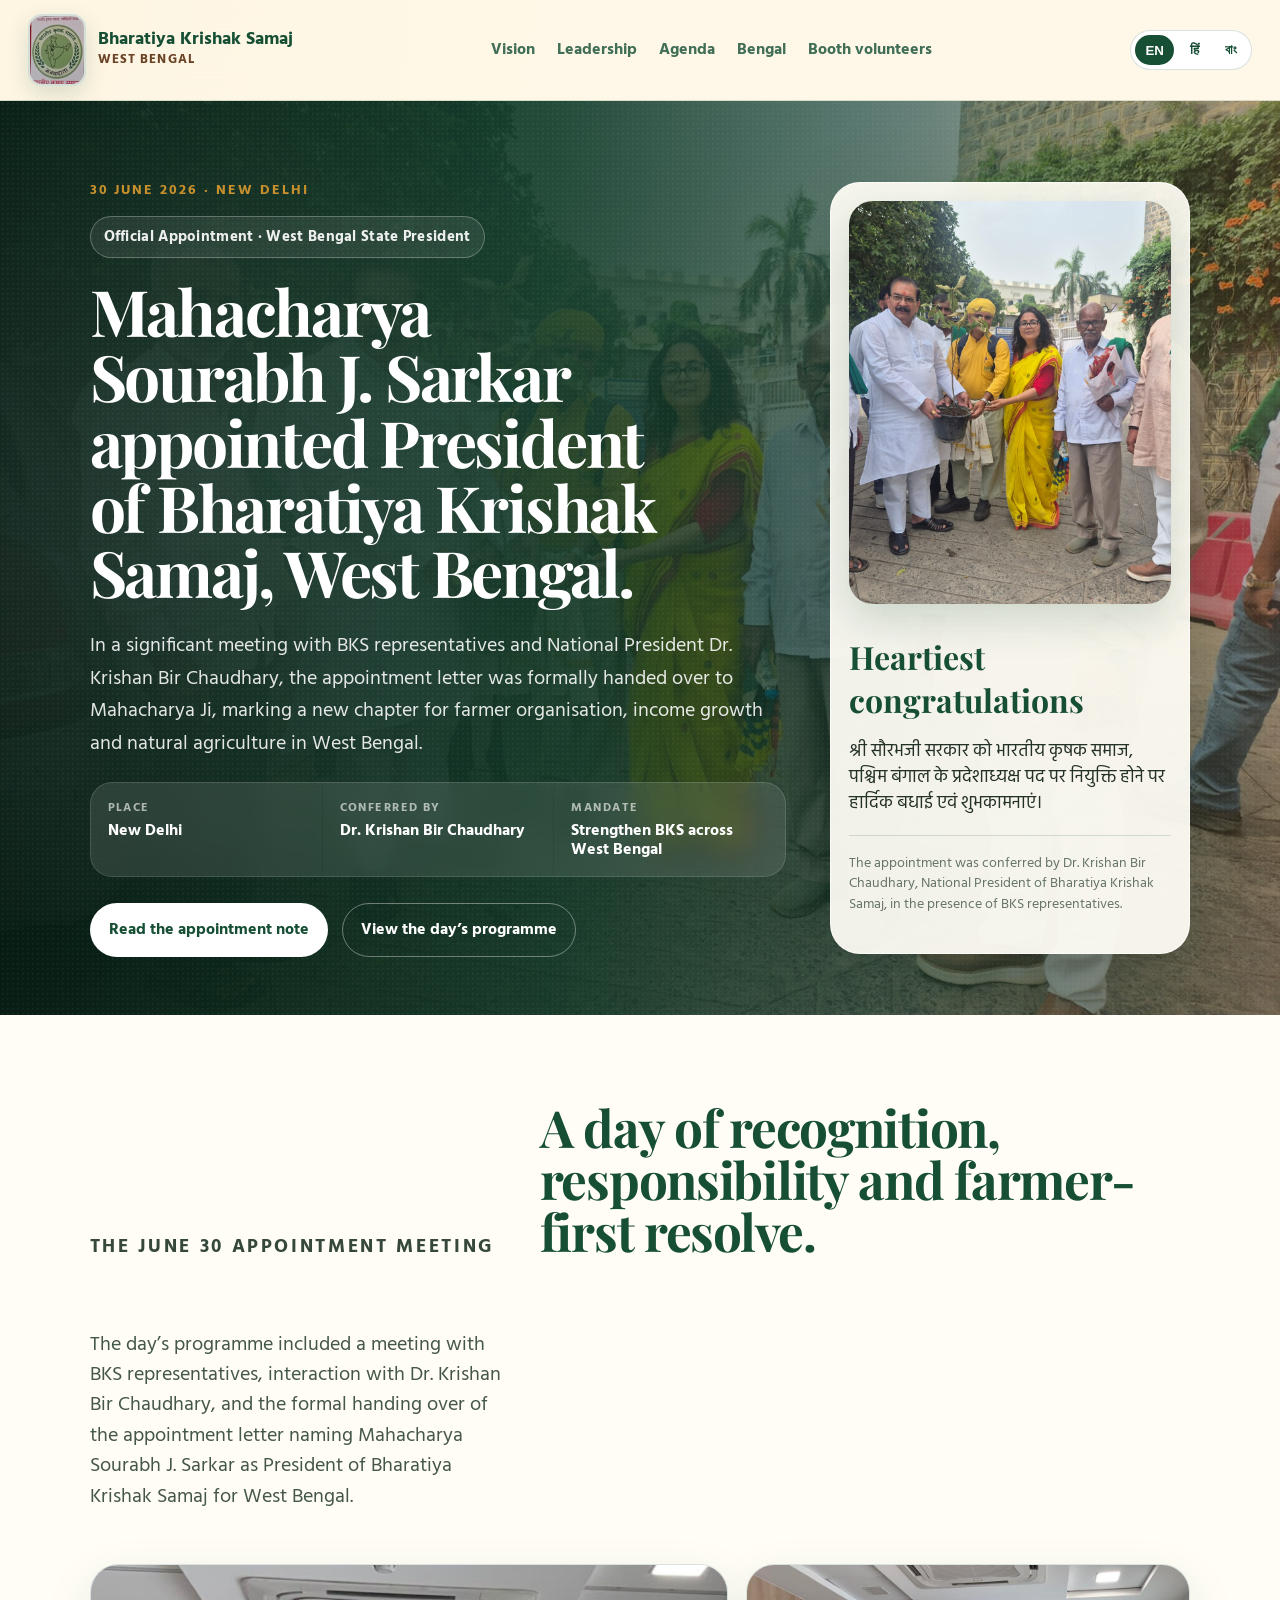
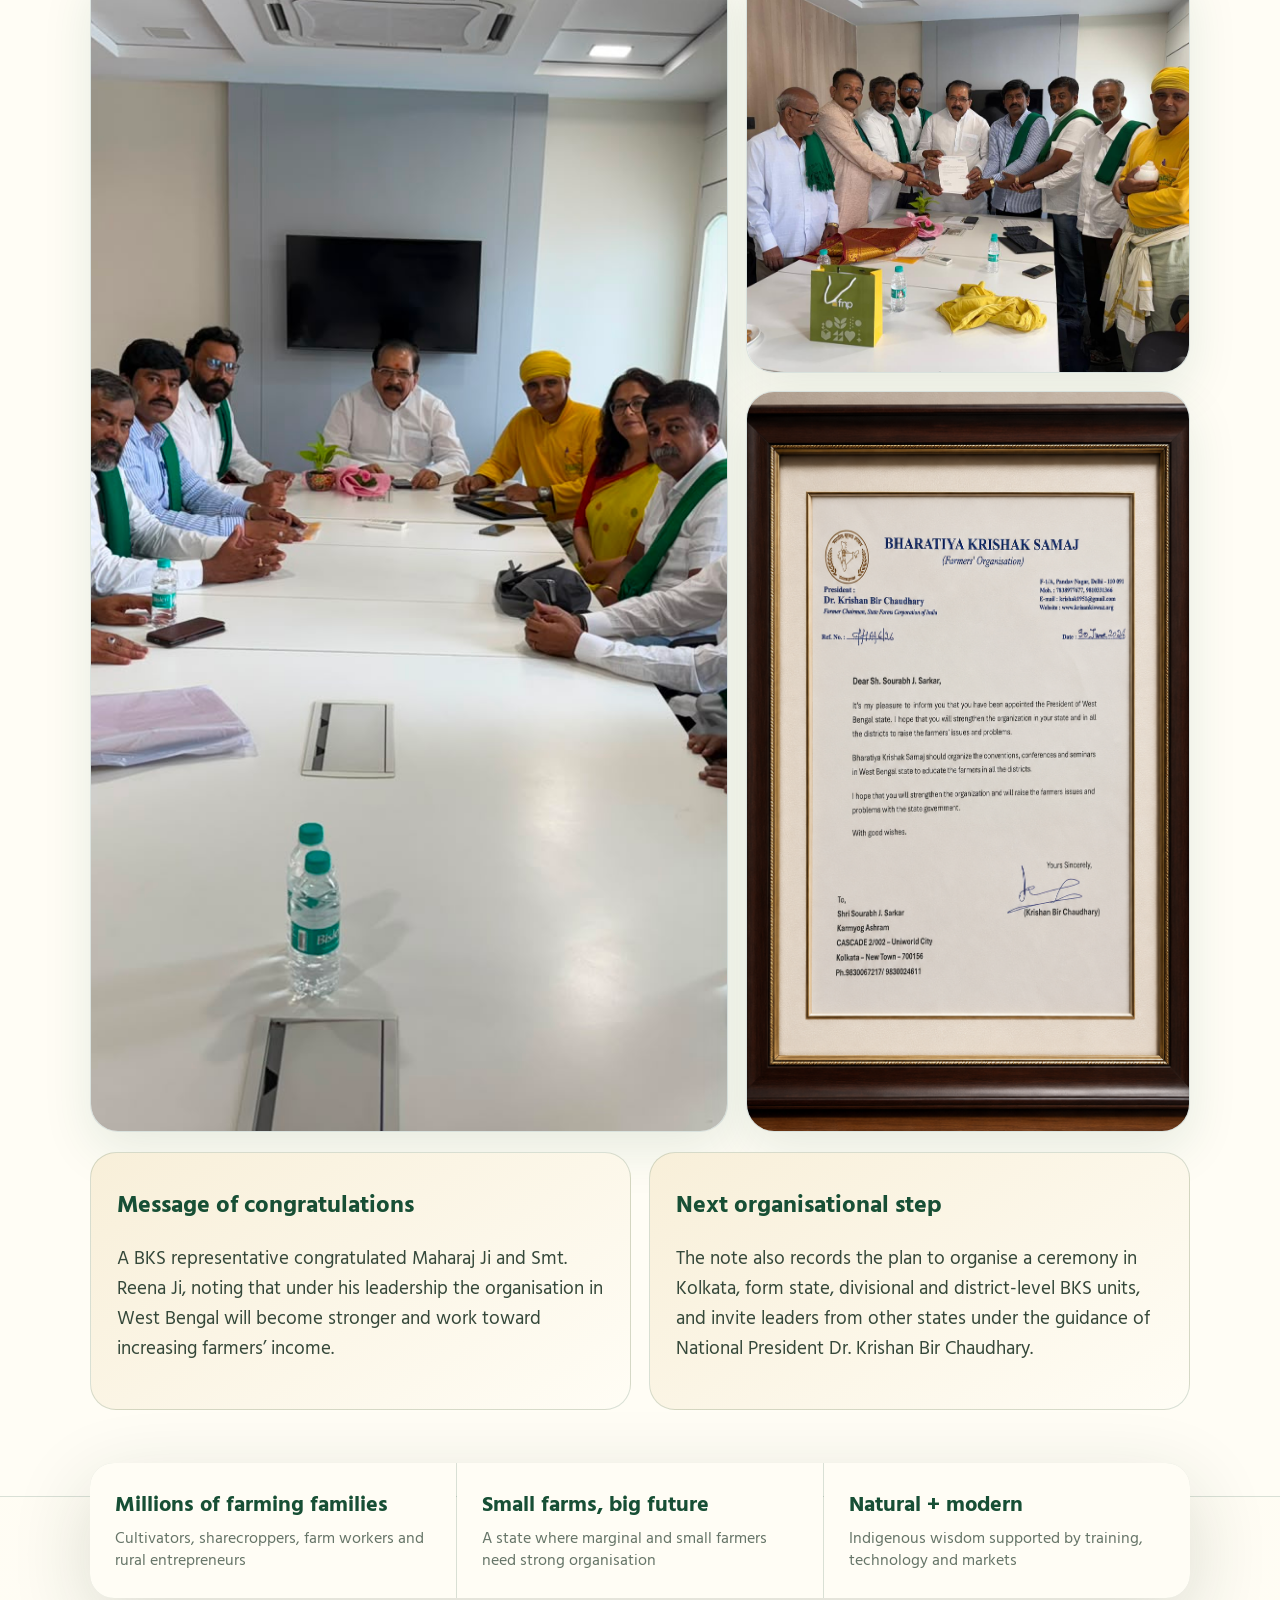
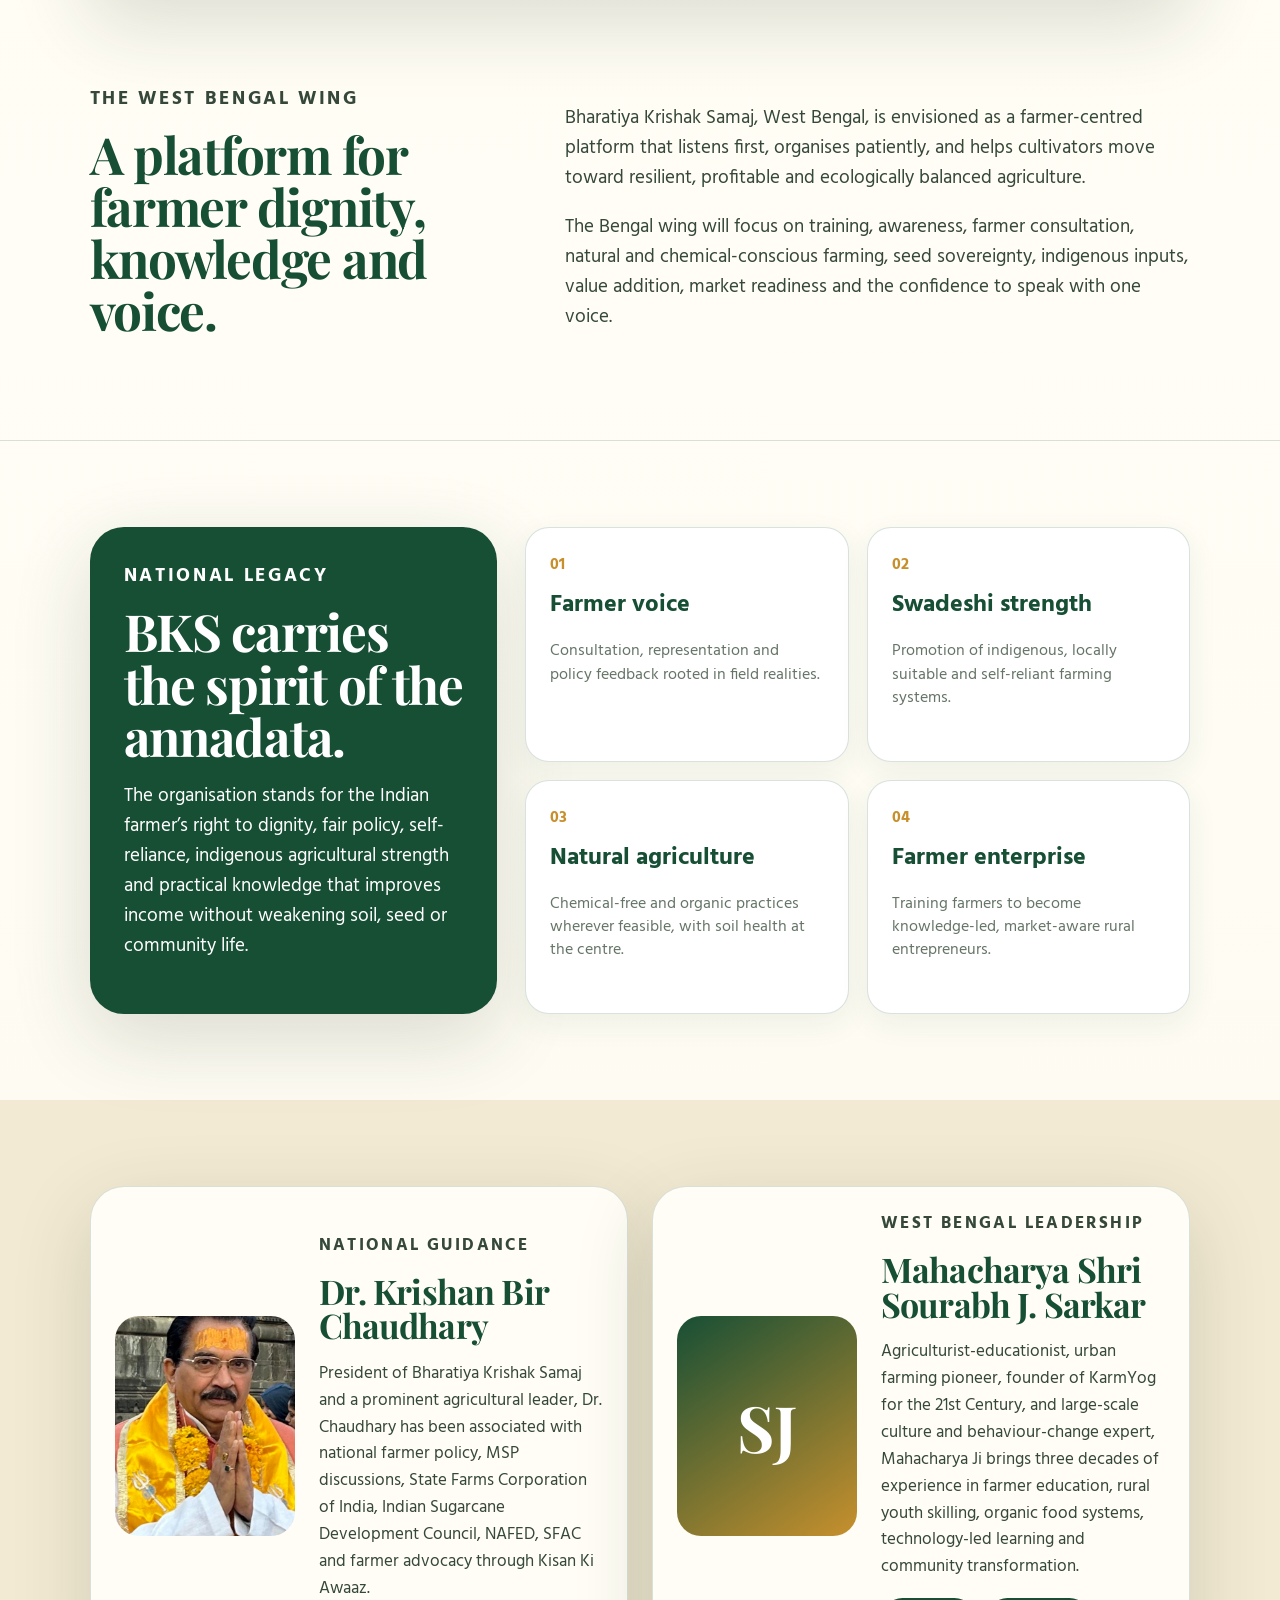
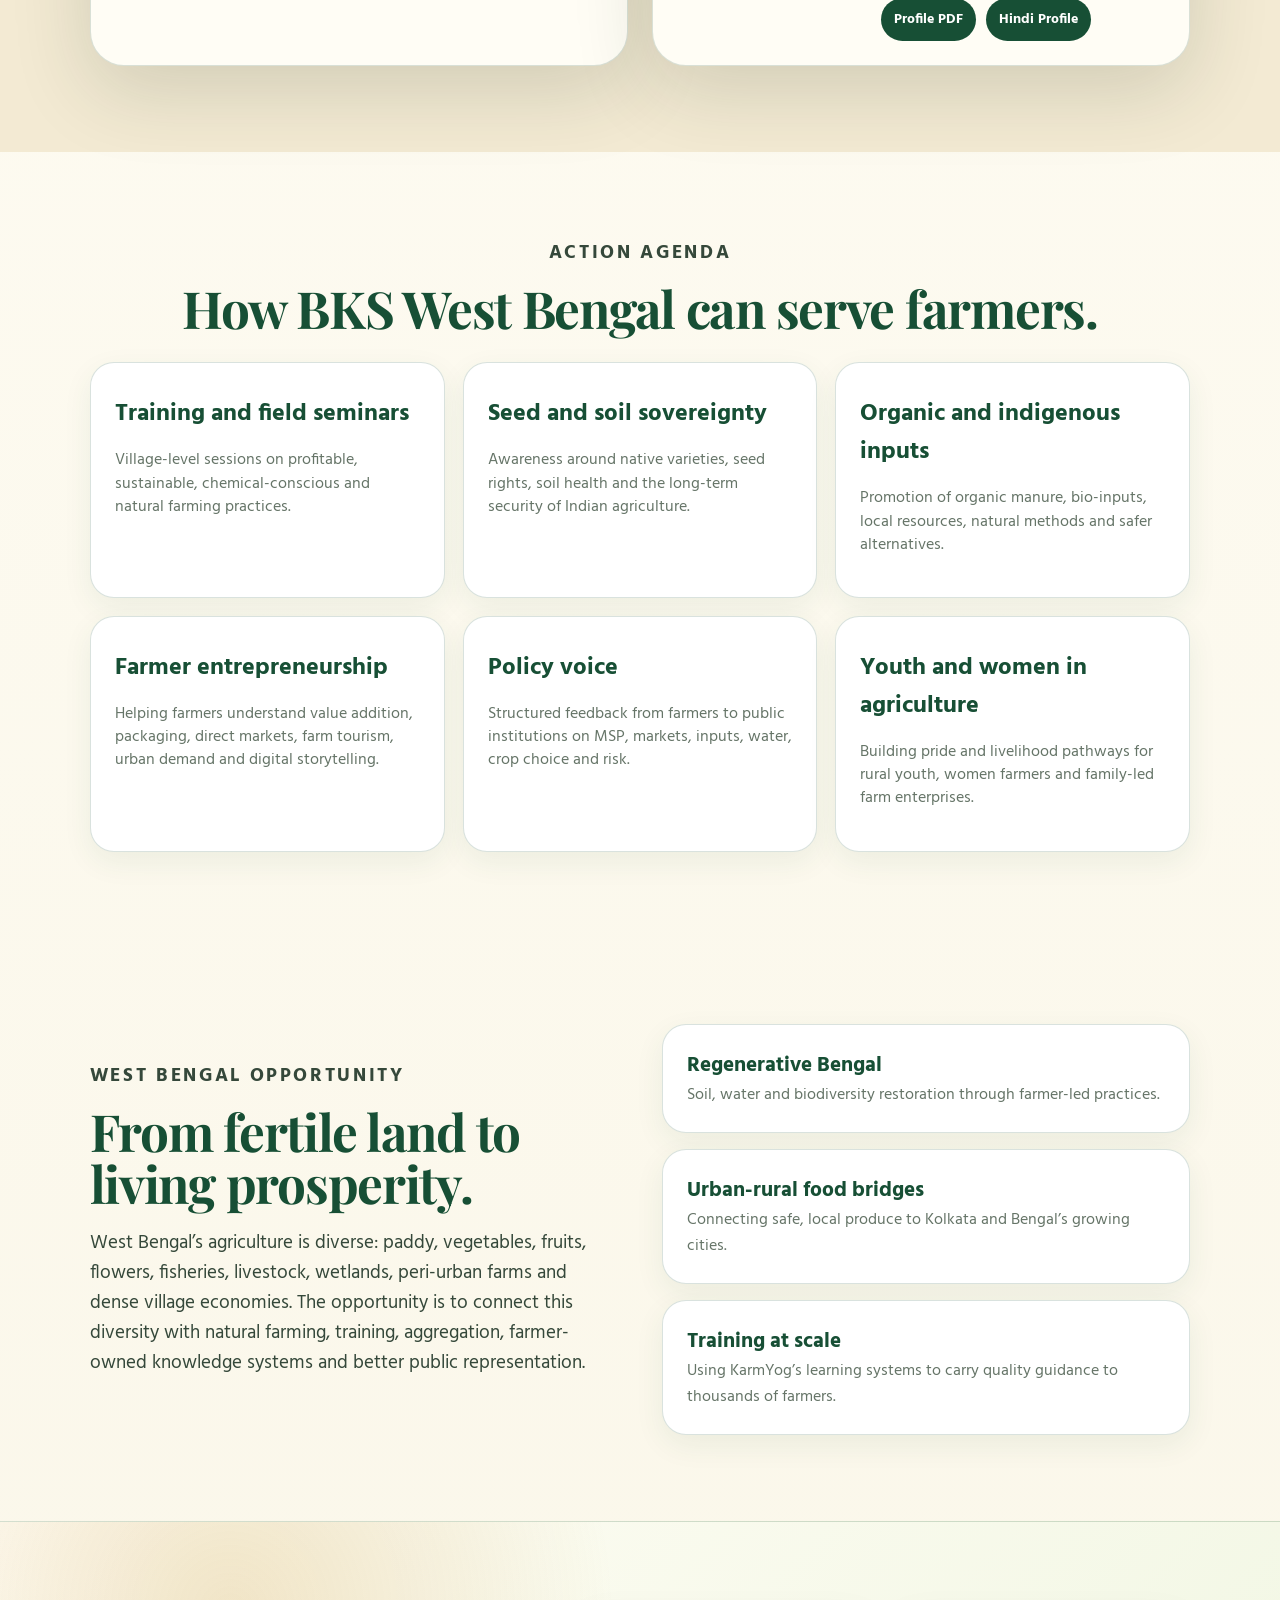
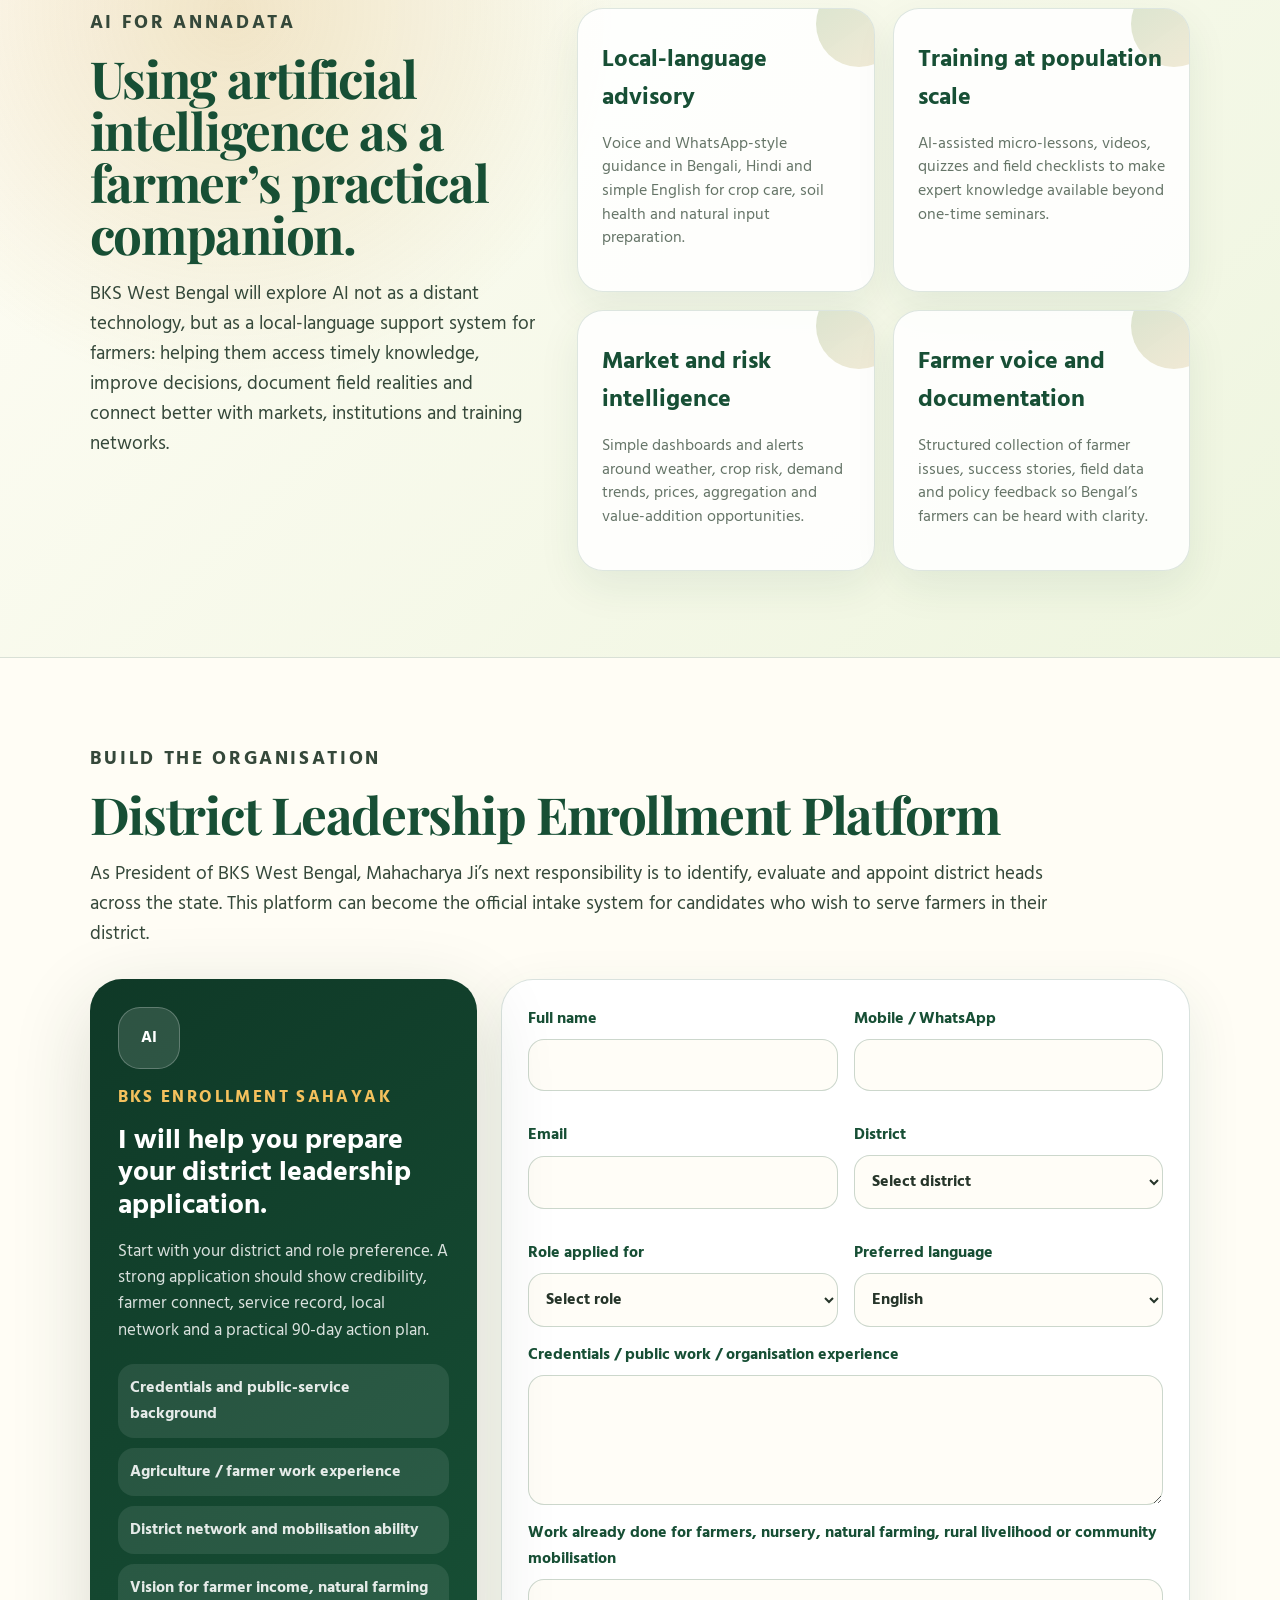
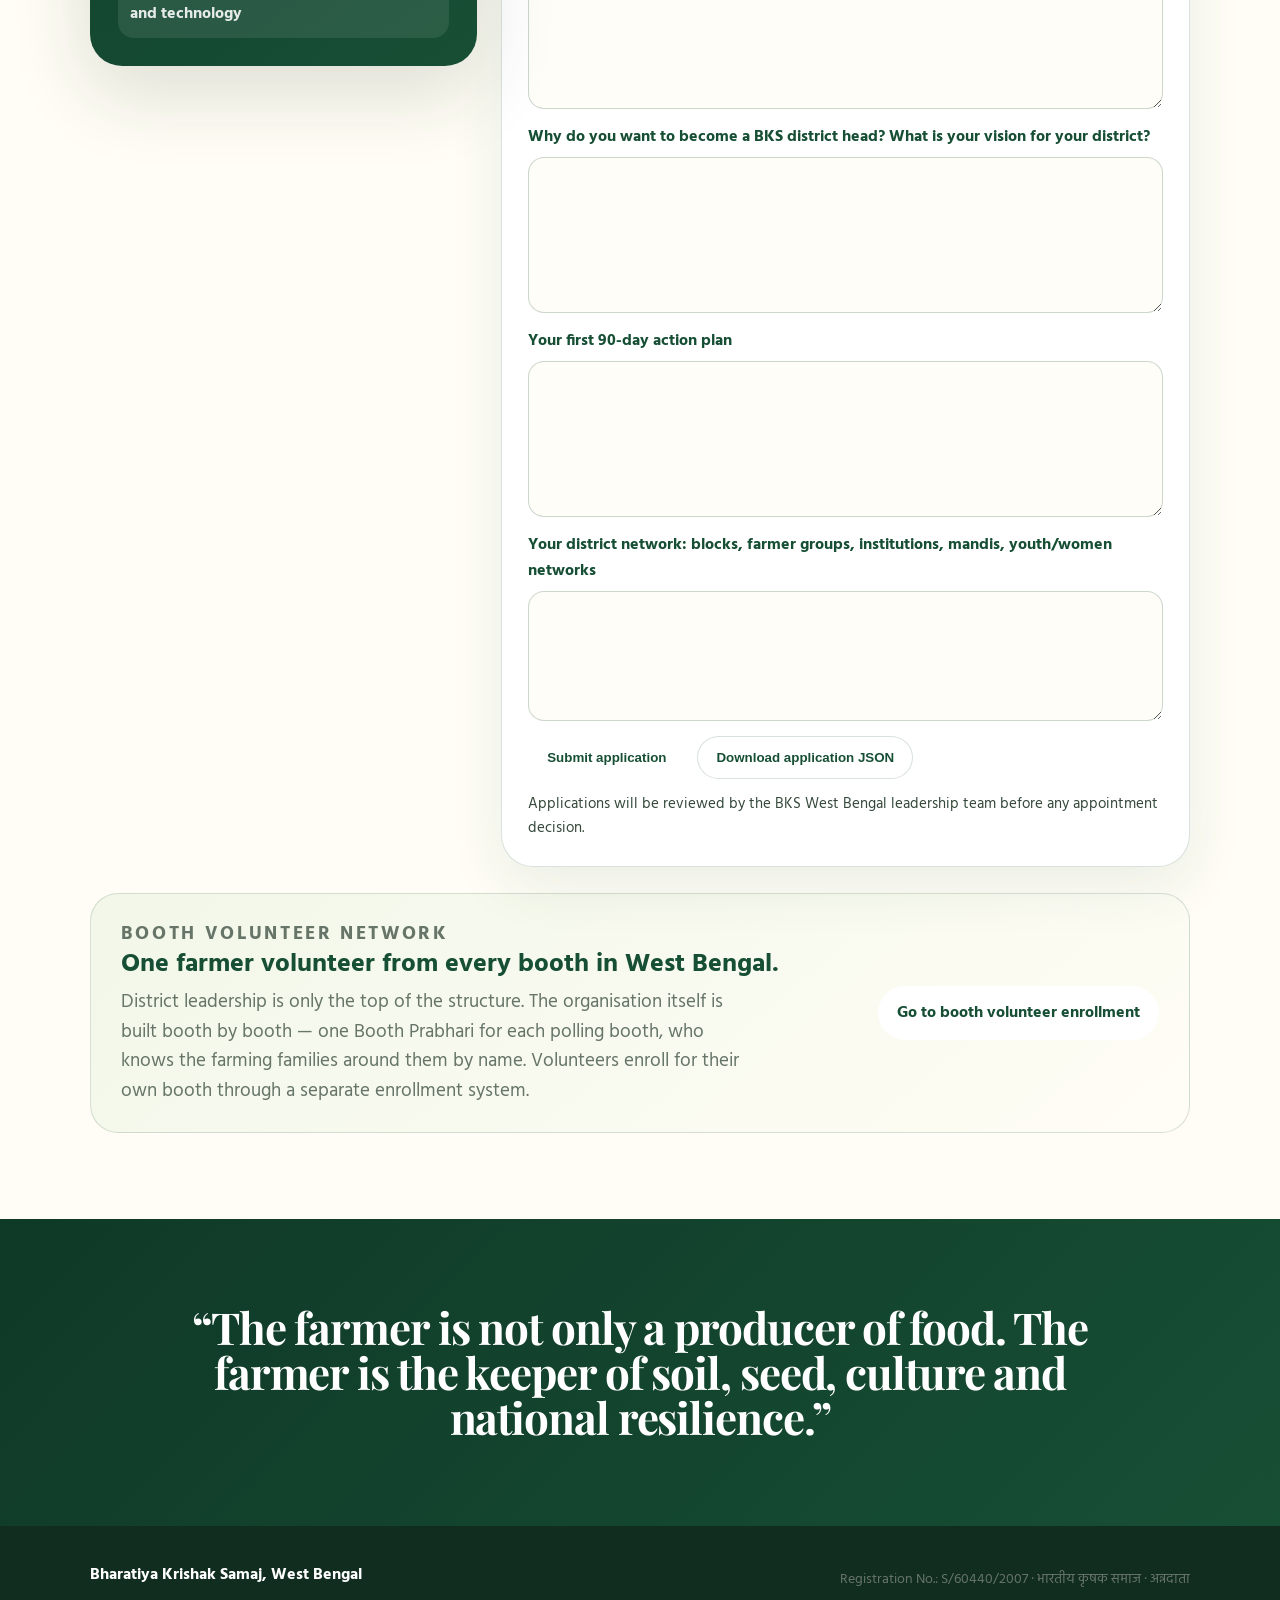
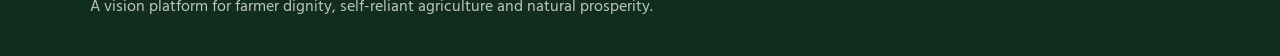
==== commit 07ad44a2: "Add booth volunteer enrollment platform for West Bengal Builds the volunteer side of the organisatio" ====
--- a/index.html
+++ b/index.html
@@ -35,6 +35,7 @@
       <a href="#leadership" data-i18n="navLeadership">Leadership</a>
       <a href="#agenda" data-i18n="navAgenda">Agenda</a>
       <a href="#bengal" data-i18n="navBengal">Bengal</a>
+      <a href="/volunteer" data-i18n="navVolunteer">Booth volunteers</a>
     </nav>
     <div class="lang-switch" aria-label="Language switcher">
       <button class="active" data-lang="en">EN</button>
@@ -304,6 +305,14 @@
           <p class="form-status" id="formStatus" data-i18n="formStatus">Applications will be reviewed by the BKS West Bengal leadership team before any appointment decision.</p>
         </form>
       </div>
+      <div class="booth-cross-link">
+        <div>
+          <p class="eyebrow" data-i18n="boothLinkEyebrow">Booth Volunteer Network</p>
+          <h3 data-i18n="boothLinkTitle">One farmer volunteer from every booth in West Bengal.</h3>
+          <p data-i18n="boothLinkText">District leadership is only the top of the structure. The organisation itself is built booth by booth &mdash; one Booth Prabhari for each polling booth, who knows the farming families around them by name. Volunteers enroll for their own booth through a separate enrollment system.</p>
+        </div>
+        <a class="button primary" href="/volunteer" data-i18n="boothLinkCta">Go to booth volunteer enrollment</a>
+      </div>
     </section>
 
     <section class="section quote-band">
--- a/styles.css
+++ b/styles.css
@@ -454,3 +454,242 @@
   body[data-lang="hi"] .hero h1,
   body[data-lang="bn"] .hero h1{font-size:clamp(34px,12vw,52px)}
 }
+
+/* ------------------------------------------------------------------ */
+/* Booth volunteer enrollment                                          */
+/* ------------------------------------------------------------------ */
+nav a.active{opacity:1;color:var(--gold)}
+.booth-hero{
+  min-height:640px;
+  background:
+    linear-gradient(90deg,rgba(8,34,23,.96),rgba(18,64,43,.88) 46%,rgba(18,64,43,.60) 72%,rgba(122,84,21,.30)),
+    url("/assets/appointment/meeting-with-bks.jpeg") center/cover;
+}
+.coverage-card{text-align:left}
+.coverage-figure{margin:6px 0 18px}
+.coverage-figure strong{
+  display:block;
+  font-family:"Playfair Display", Georgia, serif;
+  font-size:64px;
+  line-height:1;
+  color:var(--green);
+}
+.coverage-figure span{
+  display:block;
+  margin-top:6px;
+  font-weight:800;
+  text-transform:uppercase;
+  letter-spacing:.12em;
+  font-size:12px;
+  color:var(--soil);
+}
+.coverage-split{display:grid;grid-template-columns:1fr 1fr;gap:14px}
+.coverage-split strong{display:block;font-size:30px;color:var(--green);line-height:1.1}
+.coverage-split span{
+  display:block;font-size:12px;font-weight:800;letter-spacing:.1em;
+  text-transform:uppercase;color:var(--muted);margin-top:3px;
+}
+.ladder-grid{
+  display:grid;
+  grid-template-columns:repeat(4,1fr);
+  gap:18px;
+  margin-top:30px;
+}
+.ladder-grid article{
+  background:#fff;
+  border:1px solid var(--line);
+  border-radius:26px;
+  padding:24px;
+  box-shadow:0 14px 40px rgba(23,79,53,.07);
+  position:relative;
+}
+.ladder-grid span{
+  display:inline-grid;place-items:center;
+  width:38px;height:38px;border-radius:12px;
+  background:linear-gradient(145deg,var(--green-2),var(--green));
+  color:#fff;font-weight:900;font-size:14px;
+  margin-bottom:12px;
+}
+.ladder-grid h3{margin:0 0 8px;color:var(--green);font-size:21px}
+.ladder-grid p{margin:0;color:var(--muted);font-size:16px;line-height:1.5}
+.duty-panel{
+  display:grid;
+  grid-template-columns:.8fr 1.2fr;
+  gap:30px;
+  margin-top:34px;
+  padding:32px;
+  border-radius:32px;
+  background:linear-gradient(140deg,#f2f7e9,#fffdf5);
+  border:1px solid var(--line);
+}
+.duty-panel h3{margin:0;color:var(--green);font-size:30px;line-height:1.15}
+.duty-list{margin:0;padding:0;list-style:none;display:grid;gap:12px}
+.duty-list li{
+  position:relative;
+  padding:14px 16px 14px 46px;
+  background:#fff;
+  border:1px solid var(--line);
+  border-radius:18px;
+  color:#33463a;
+  line-height:1.5;
+}
+.duty-list li::before{
+  content:"";
+  position:absolute;left:18px;top:21px;
+  width:12px;height:12px;border-radius:50%;
+  background:var(--leaf);
+  box-shadow:0 0 0 4px rgba(92,141,59,.16);
+}
+.booth-claim{background:#fffdf5;border-top:1px solid var(--line)}
+.claim-layout{
+  display:grid;
+  grid-template-columns:.72fr 1.28fr;
+  gap:24px;
+  align-items:start;
+}
+.claim-column{display:grid;gap:20px}
+.booth-agent .agent-avatar{font-size:20px}
+.booth-finder{
+  background:#fff;
+  border:1px solid var(--line);
+  border-radius:32px;
+  padding:26px;
+  box-shadow:0 18px 56px rgba(23,79,53,.09);
+}
+.booth-finder h3,.booth-form h3{margin:0 0 18px;color:var(--green);font-size:24px}
+.finder-grid{display:grid;grid-template-columns:repeat(3,1fr);gap:16px}
+.booth-finder label{display:grid;gap:7px;margin-bottom:16px;color:var(--green);font-weight:800}
+.booth-finder input,.booth-finder select{
+  width:100%;
+  border:1px solid rgba(23,79,53,.22);
+  border-radius:16px;
+  padding:12px 13px;
+  font:inherit;color:#26352a;background:#fffdf7;outline:none;
+}
+.booth-finder input:focus,.booth-finder select:focus{
+  border-color:var(--gold);box-shadow:0 0 0 4px rgba(199,144,45,.13);
+}
+.ac-input-row{display:grid;grid-template-columns:90px 1fr;gap:8px}
+.ac-input-row .hidden{display:none}
+.booth-result{
+  margin-top:16px;
+  padding:15px 17px;
+  border-radius:18px;
+  font-weight:700;
+  line-height:1.5;
+  border:1px solid var(--line);
+  background:#f7f4e9;
+  color:#3b4a3e;
+}
+.booth-result.checking{background:#f4f1e4;color:var(--muted)}
+.booth-result.open{background:#e8f5e5;border-color:rgba(25,117,68,.28);color:#12643c}
+.booth-result.taken{background:#fdf3e0;border-color:rgba(199,144,45,.4);color:#8a5c12}
+.booth-result.full,.booth-result.warn{background:#fbeae4;border-color:rgba(162,66,47,.32);color:#8d3722}
+.booth-chip{
+  display:inline-block;
+  margin:0 0 18px;
+  padding:9px 15px;
+  border-radius:999px;
+  background:linear-gradient(145deg,var(--green-2),var(--green));
+  color:#fff;font-weight:800;font-size:14px;
+}
+.role-choice{
+  border:1px solid var(--line);
+  border-radius:22px;
+  padding:16px 18px 18px;
+  margin:0 0 20px;
+}
+.role-choice legend{padding:0 8px;color:var(--green);font-weight:800}
+.role-option{
+  display:flex!important;
+  align-items:flex-start;
+  gap:11px;
+  margin:0 0 8px!important;
+  padding:12px 14px;
+  border:1px solid var(--line);
+  border-radius:16px;
+  background:#fffdf7;
+  cursor:pointer;
+}
+.role-option input{width:auto!important;margin-top:3px}
+.role-option strong{display:block;color:var(--green)}
+.role-option small{display:block;color:var(--muted);font-weight:600;margin-top:2px}
+.role-option.disabled{opacity:.45;cursor:not-allowed}
+.role-option:has(input:checked){border-color:var(--gold);box-shadow:0 0 0 3px rgba(199,144,45,.13)}
+.form-subhead{
+  margin:22px 0 12px;
+  color:var(--soil);
+  font-size:13px;
+  font-weight:800;
+  letter-spacing:.12em;
+  text-transform:uppercase;
+}
+.check-row{display:grid;grid-template-columns:1fr 1fr;gap:12px;margin-bottom:16px}
+.checkbox{
+  display:flex!important;
+  align-items:flex-start;
+  gap:10px;
+  margin:0!important;
+  font-weight:600!important;
+  color:#33463a!important;
+  line-height:1.45;
+}
+.checkbox input{width:auto!important;margin-top:3px;flex:0 0 auto}
+.consent-block{
+  display:grid;gap:11px;
+  margin:18px 0;
+  padding:16px 18px;
+  border-radius:20px;
+  background:#f6f4e7;
+  border:1px solid var(--line);
+  font-size:15px;
+}
+.claim-success{
+  background:linear-gradient(145deg,var(--green-2),var(--green));
+  color:#fff;
+  border-radius:32px;
+  padding:34px;
+  box-shadow:var(--shadow);
+}
+.claim-success .eyebrow{color:#f4c15d}
+.claim-success h3{margin:0 0 16px;color:#fff;font-size:32px;line-height:1.15}
+.claim-success p{color:rgba(255,255,255,.86);line-height:1.6}
+.claim-code{
+  display:inline-block;
+  margin:0 0 18px!important;
+  padding:13px 20px;
+  border-radius:16px;
+  background:rgba(255,255,255,.12);
+  border:1px solid rgba(255,255,255,.26);
+  color:#fff!important;
+  font-weight:900;
+  font-size:19px;
+  letter-spacing:.06em;
+}
+.claim-success .button.outline{background:rgba(255,255,255,.12);color:#fff;border-color:rgba(255,255,255,.3)}
+.booth-cross-link{
+  display:grid;
+  grid-template-columns:1fr auto;
+  gap:24px;
+  align-items:center;
+  margin-top:26px;
+  padding:26px 30px;
+  border-radius:28px;
+  background:linear-gradient(140deg,#f2f7e9,#fffdf5);
+  border:1px solid var(--line);
+}
+.booth-cross-link h3{margin:0 0 8px;color:var(--green);font-size:26px;line-height:1.18}
+.booth-cross-link p{margin:0;color:var(--muted);line-height:1.55;max-width:640px}
+@media (max-width:980px){
+  .claim-layout,.duty-panel,.booth-cross-link{grid-template-columns:1fr}
+  .ladder-grid{grid-template-columns:repeat(2,1fr)}
+  .booth-agent{position:static}
+  .finder-grid{grid-template-columns:1fr}
+}
+@media (max-width:620px){
+  .ladder-grid,.coverage-split,.check-row{grid-template-columns:1fr}
+  .duty-panel{padding:22px}
+  .booth-finder,.claim-success{padding:22px}
+  .coverage-figure strong{font-size:52px}
+}
+.booth-finder,.booth-form,.claim-success{scroll-margin-top:112px}
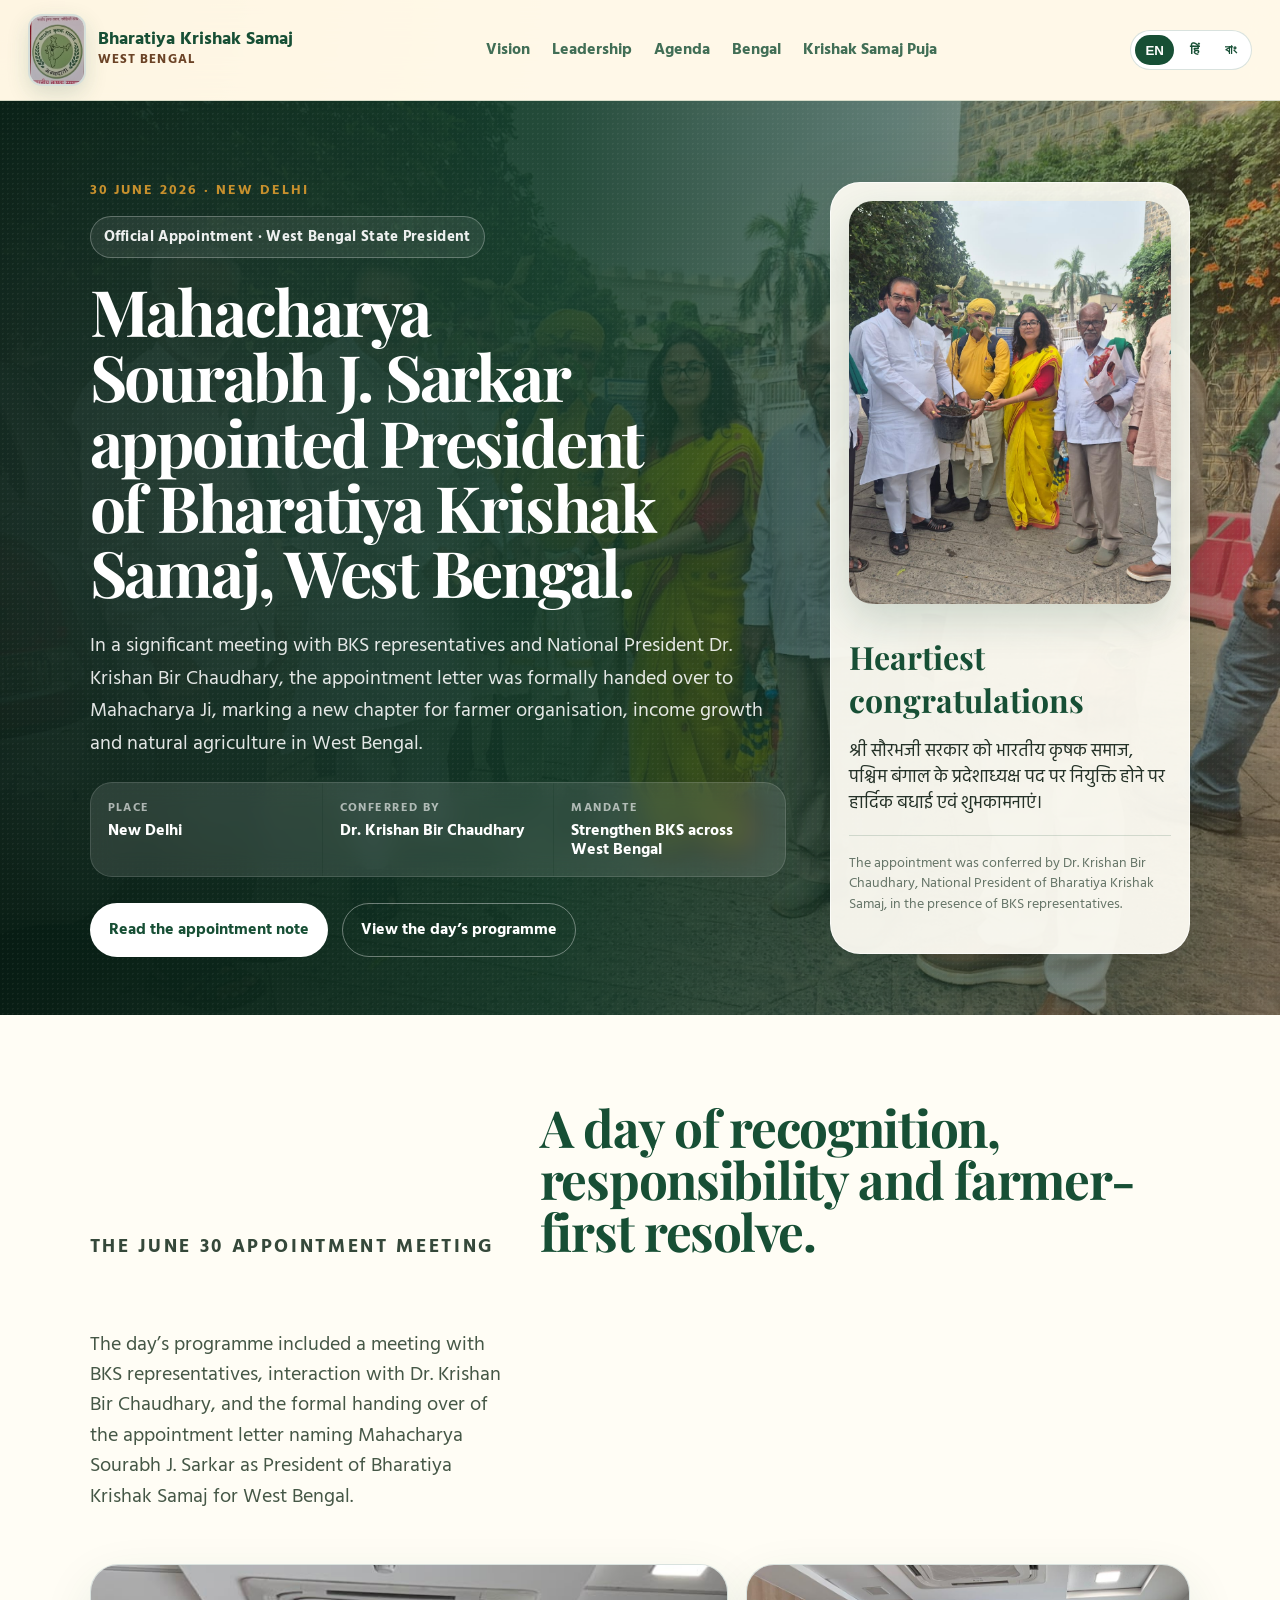
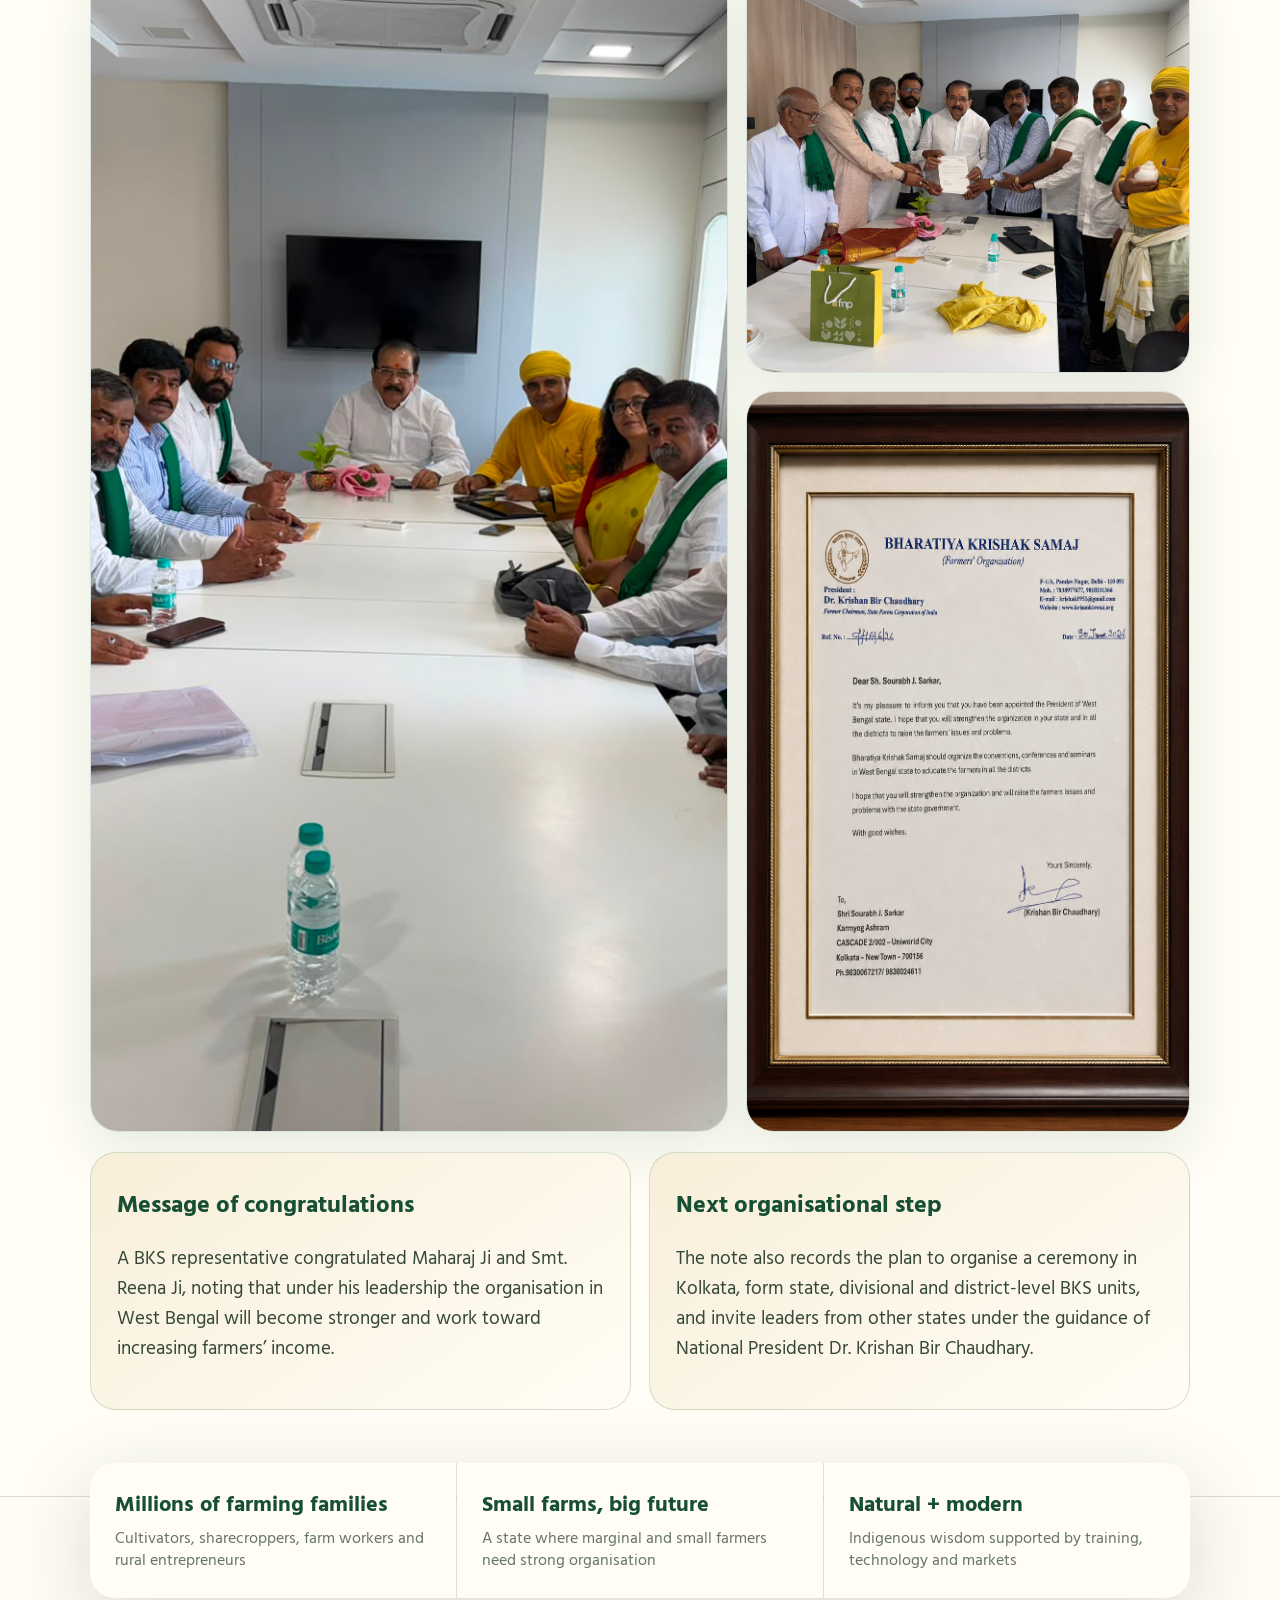
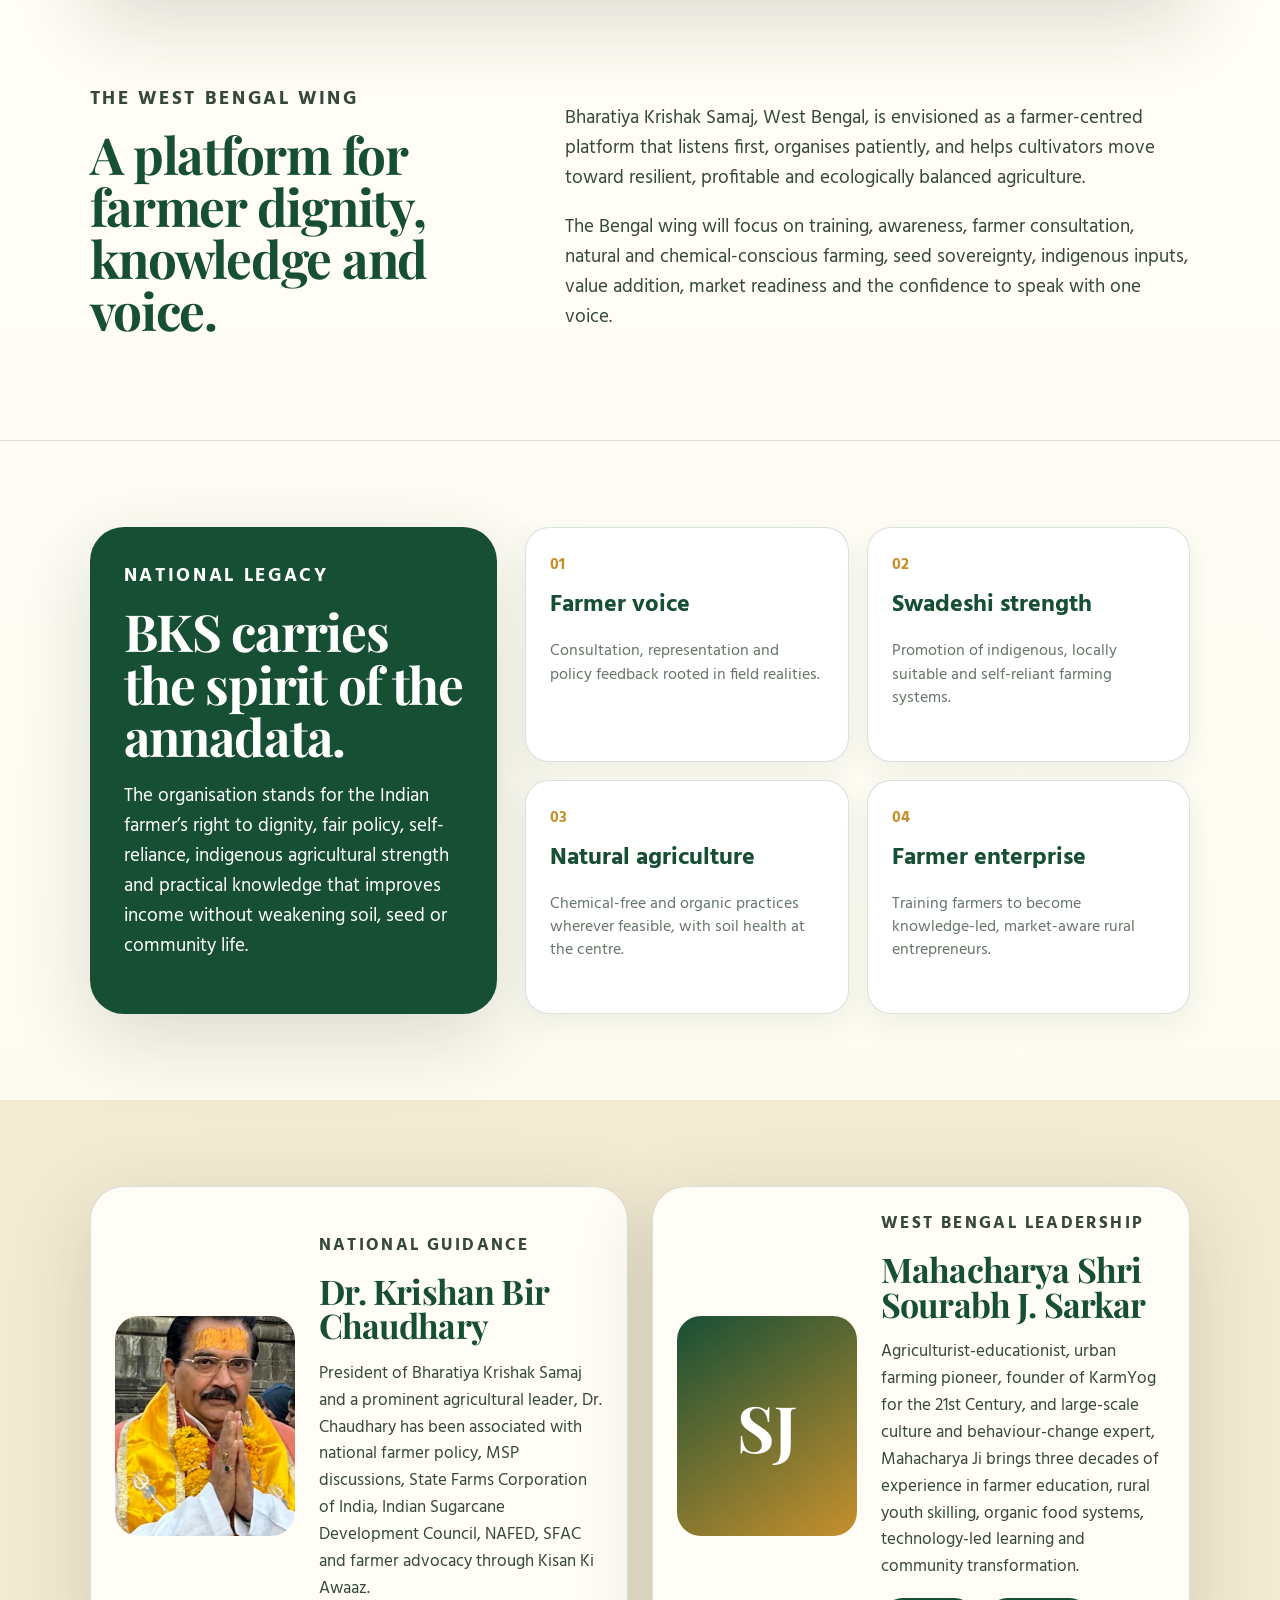
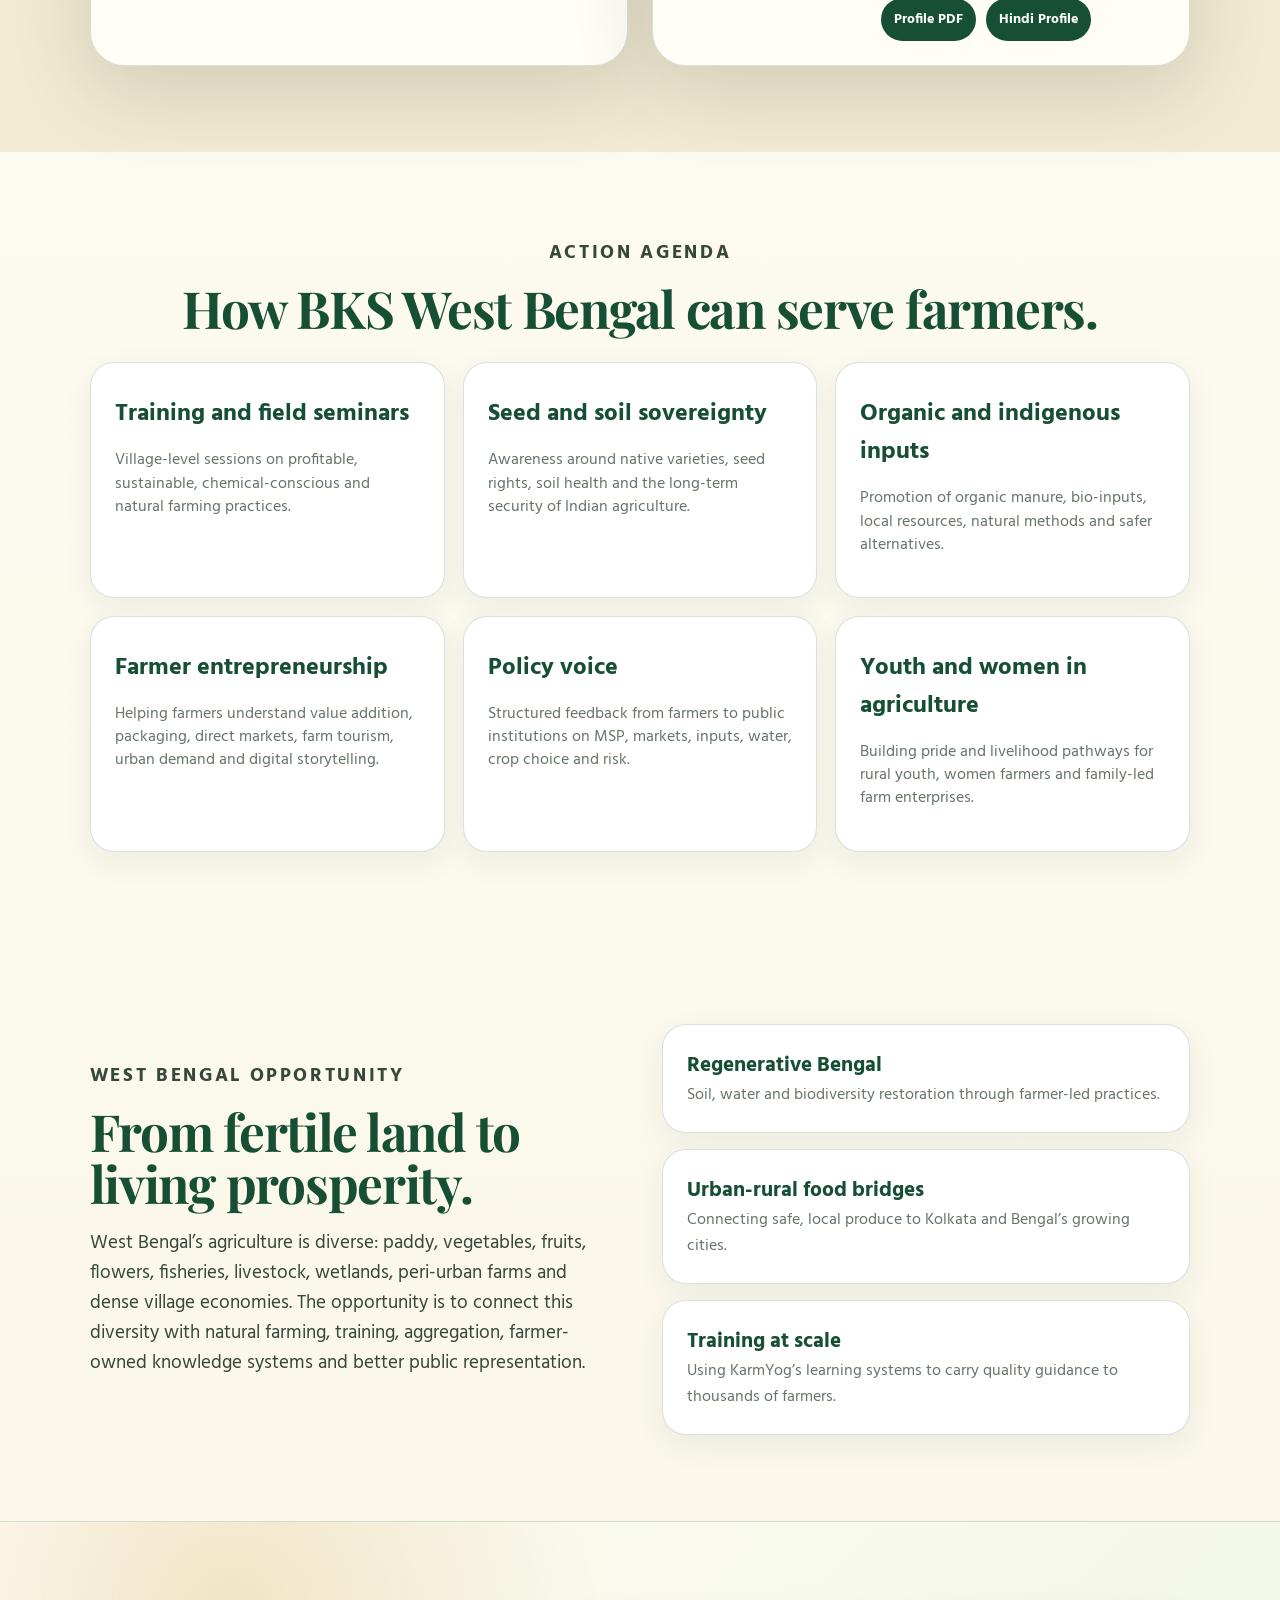
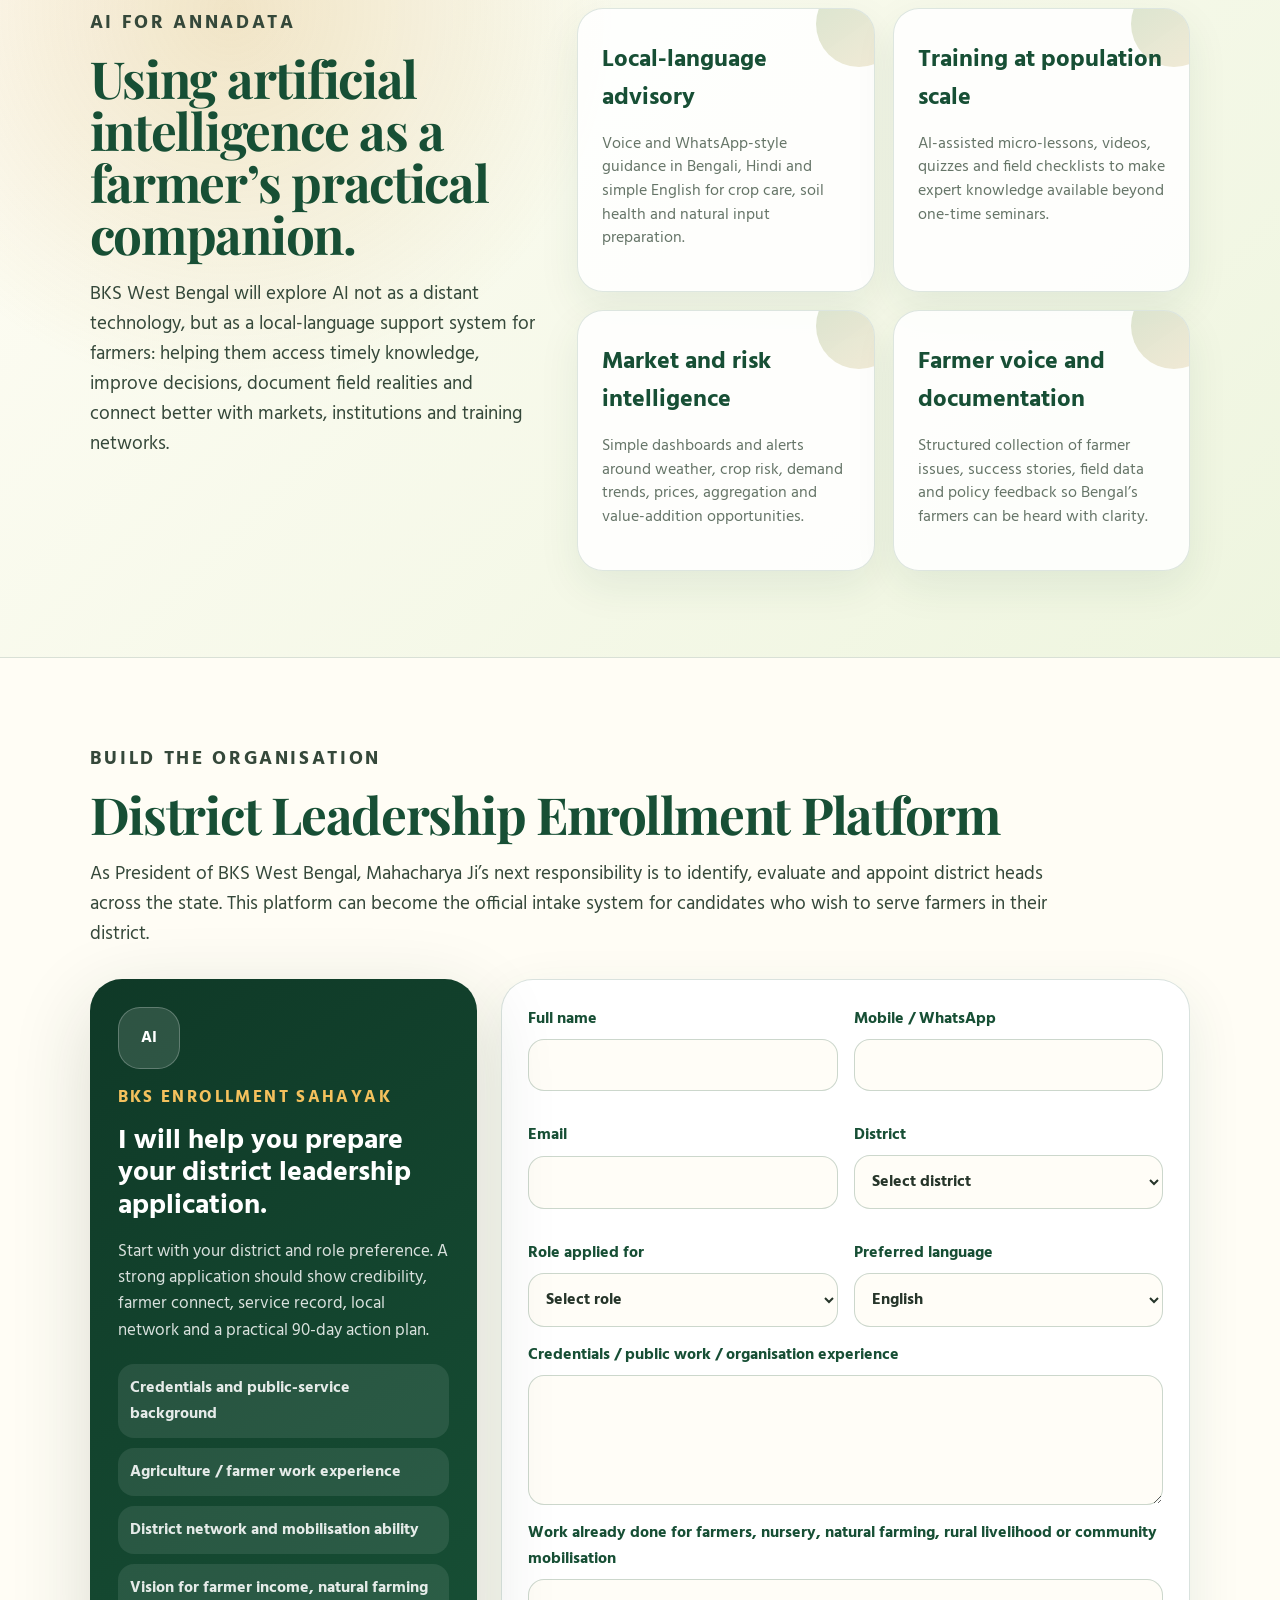
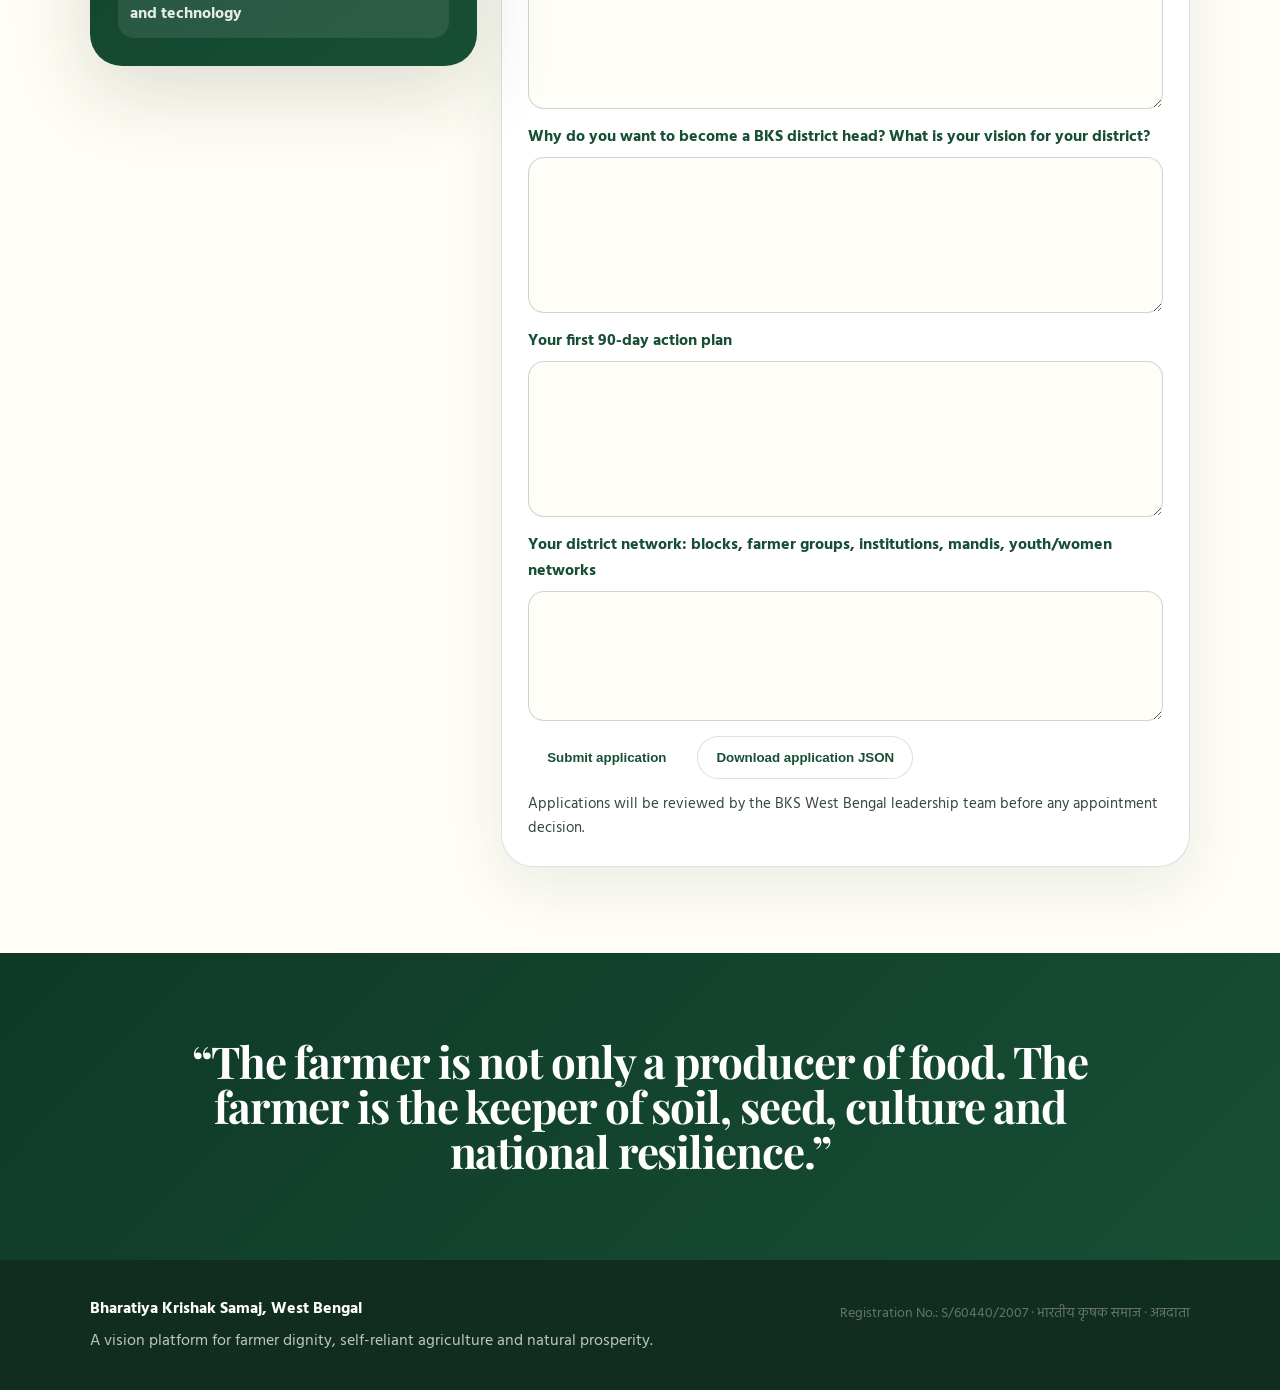
==== commit 63af96a5: "Add Krishak Samaj Puja site — awards, nominations and sponsorship An agriculture-themed Durga Puja p" ====
--- a/index.html
+++ b/index.html
@@ -35,7 +35,7 @@
       <a href="#leadership" data-i18n="navLeadership">Leadership</a>
       <a href="#agenda" data-i18n="navAgenda">Agenda</a>
       <a href="#bengal" data-i18n="navBengal">Bengal</a>
-      <a href="/volunteer" data-i18n="navVolunteer">Booth volunteers</a>
+      <a href="/puja" data-i18n="navPuja">Krishak Samaj Puja</a>
     </nav>
     <div class="lang-switch" aria-label="Language switcher">
       <button class="active" data-lang="en">EN</button>
@@ -305,14 +305,6 @@
           <p class="form-status" id="formStatus" data-i18n="formStatus">Applications will be reviewed by the BKS West Bengal leadership team before any appointment decision.</p>
         </form>
       </div>
-      <div class="booth-cross-link">
-        <div>
-          <p class="eyebrow" data-i18n="boothLinkEyebrow">Booth Volunteer Network</p>
-          <h3 data-i18n="boothLinkTitle">One farmer volunteer from every booth in West Bengal.</h3>
-          <p data-i18n="boothLinkText">District leadership is only the top of the structure. The organisation itself is built booth by booth &mdash; one Booth Prabhari for each polling booth, who knows the farming families around them by name. Volunteers enroll for their own booth through a separate enrollment system.</p>
-        </div>
-        <a class="button primary" href="/volunteer" data-i18n="boothLinkCta">Go to booth volunteer enrollment</a>
-      </div>
     </section>
 
     <section class="section quote-band">
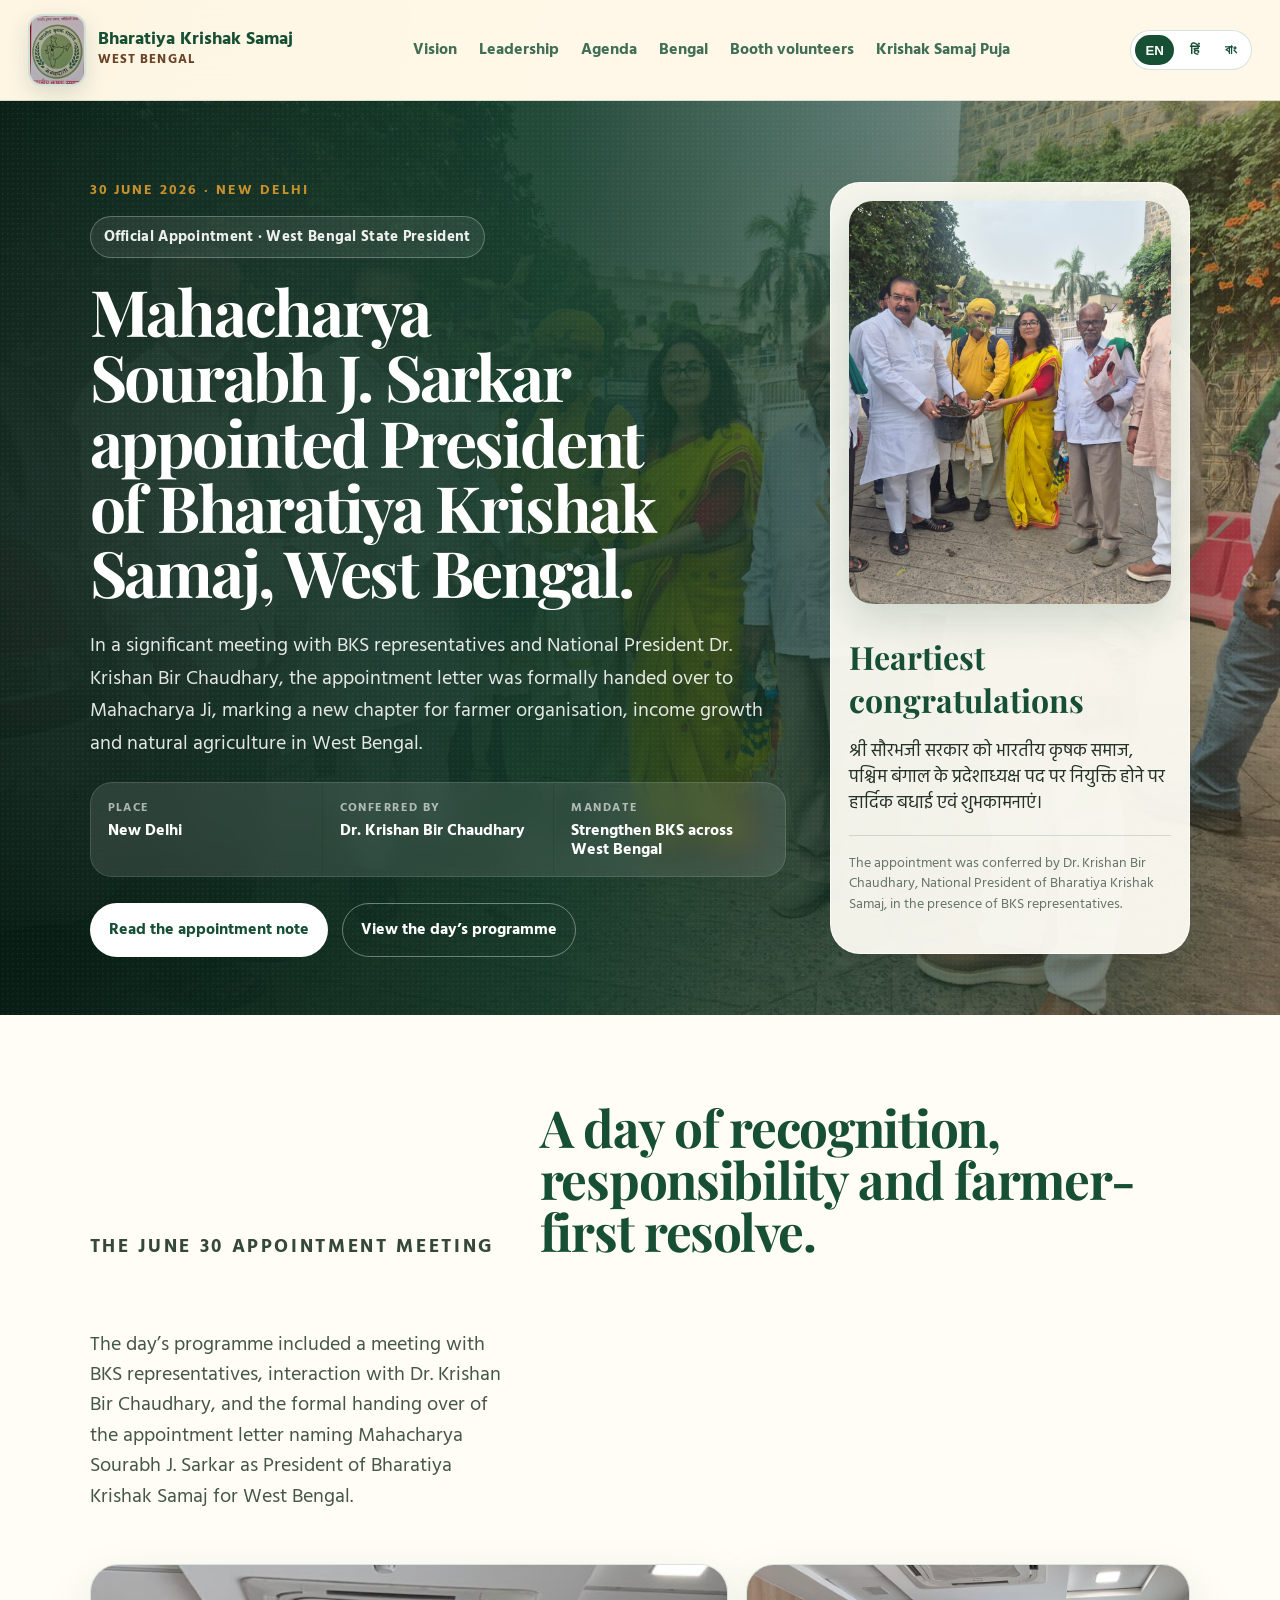
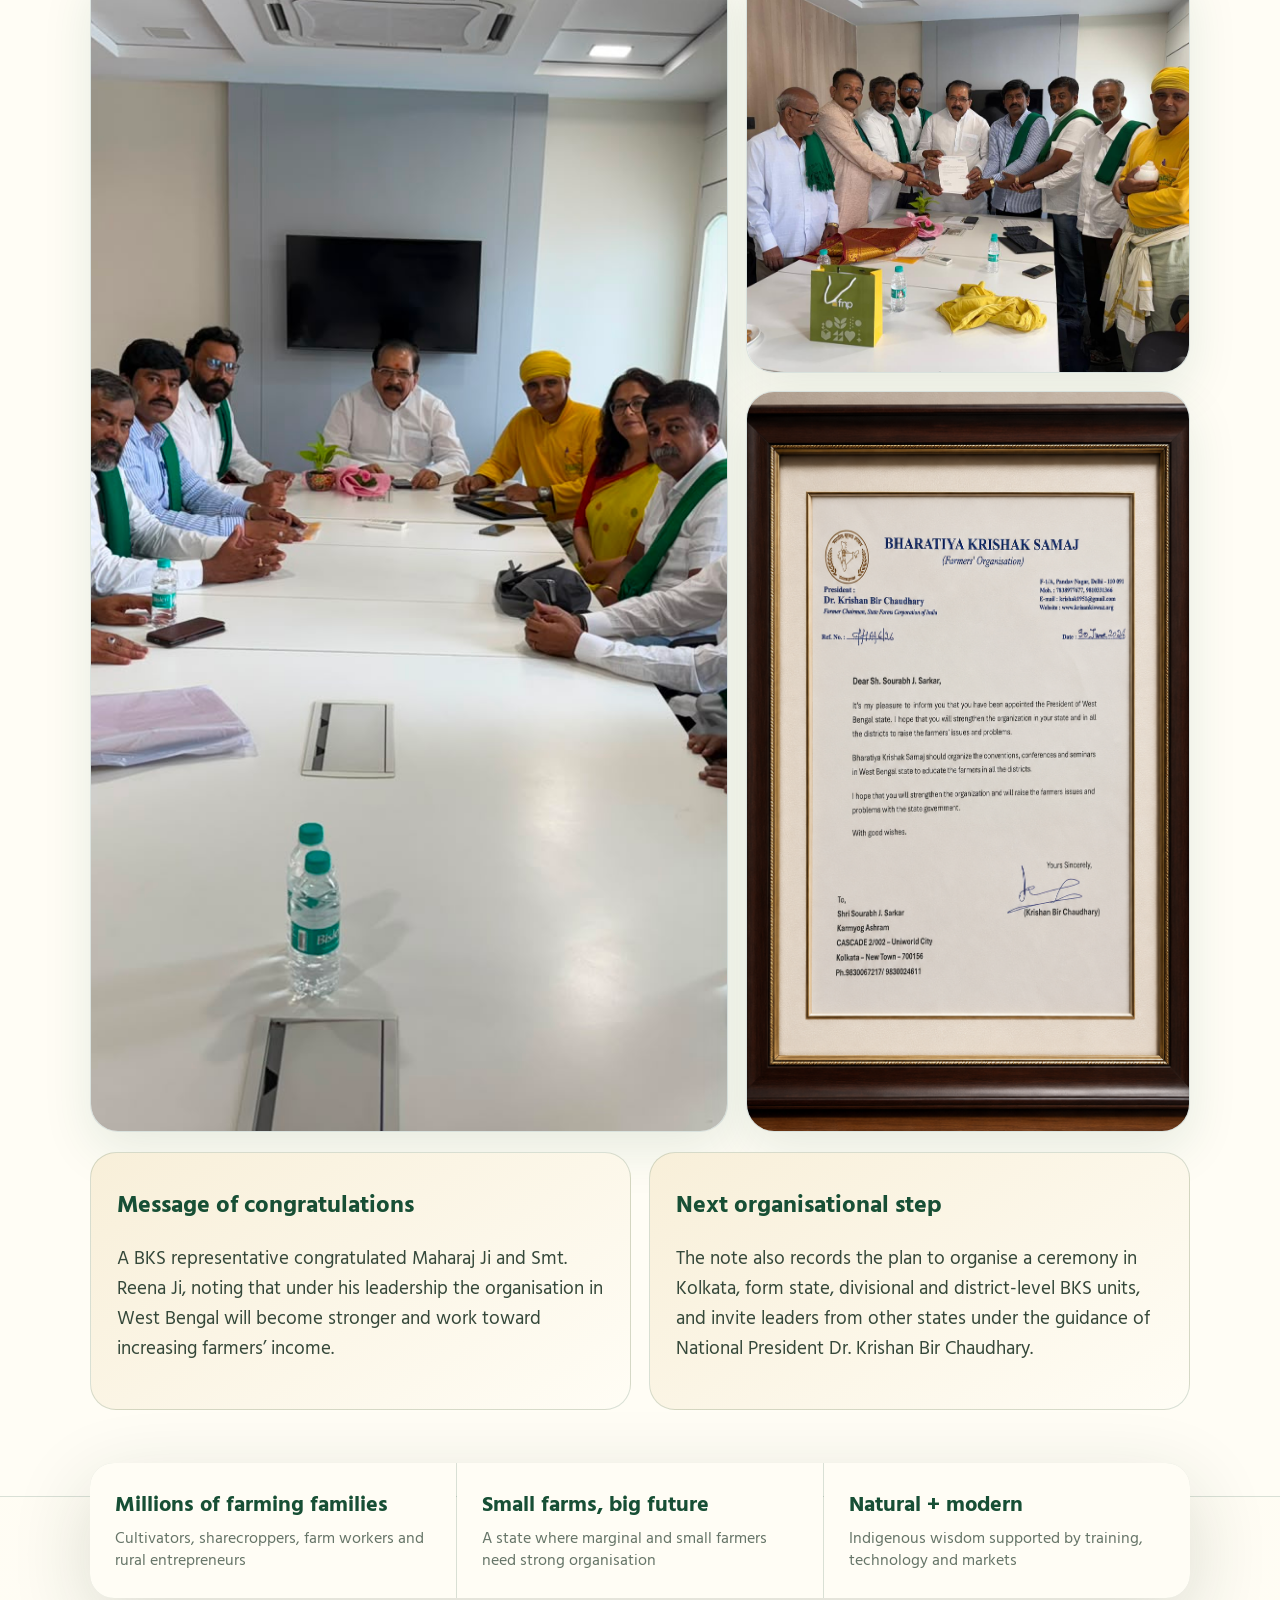
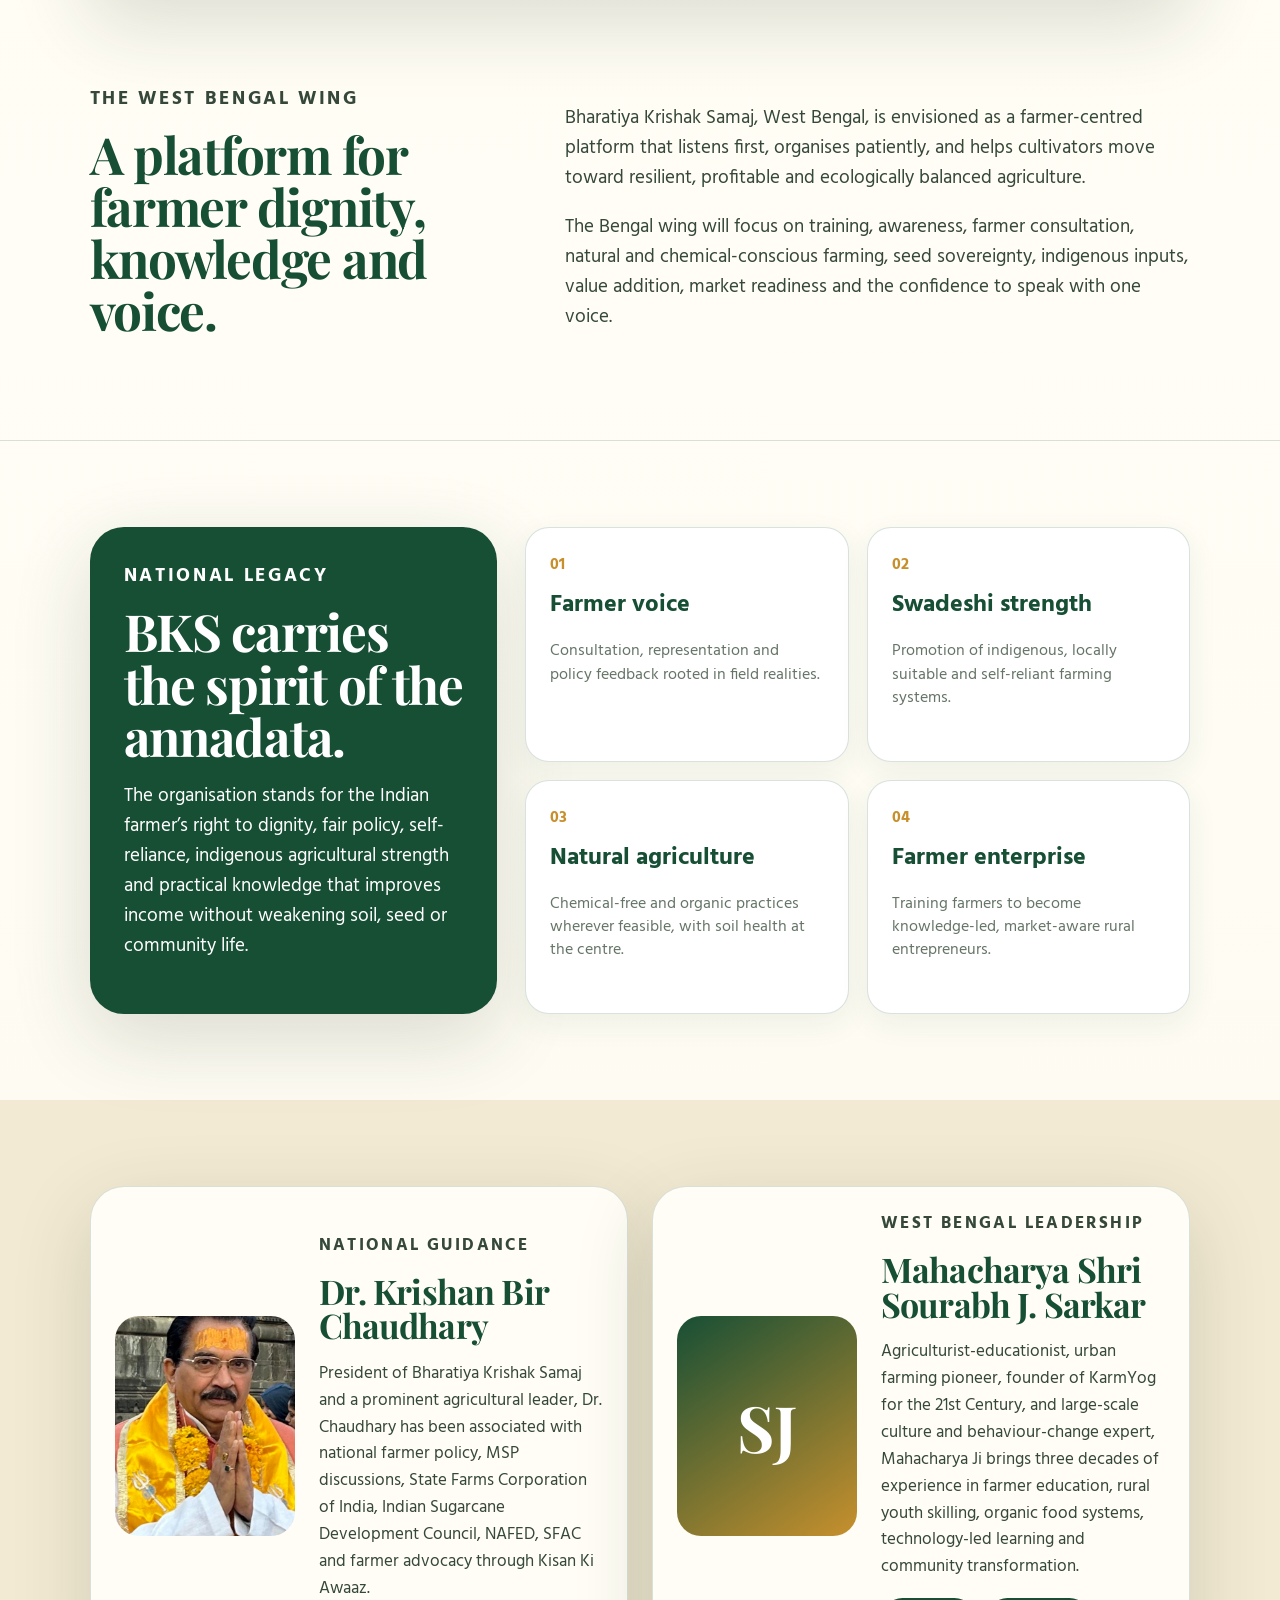
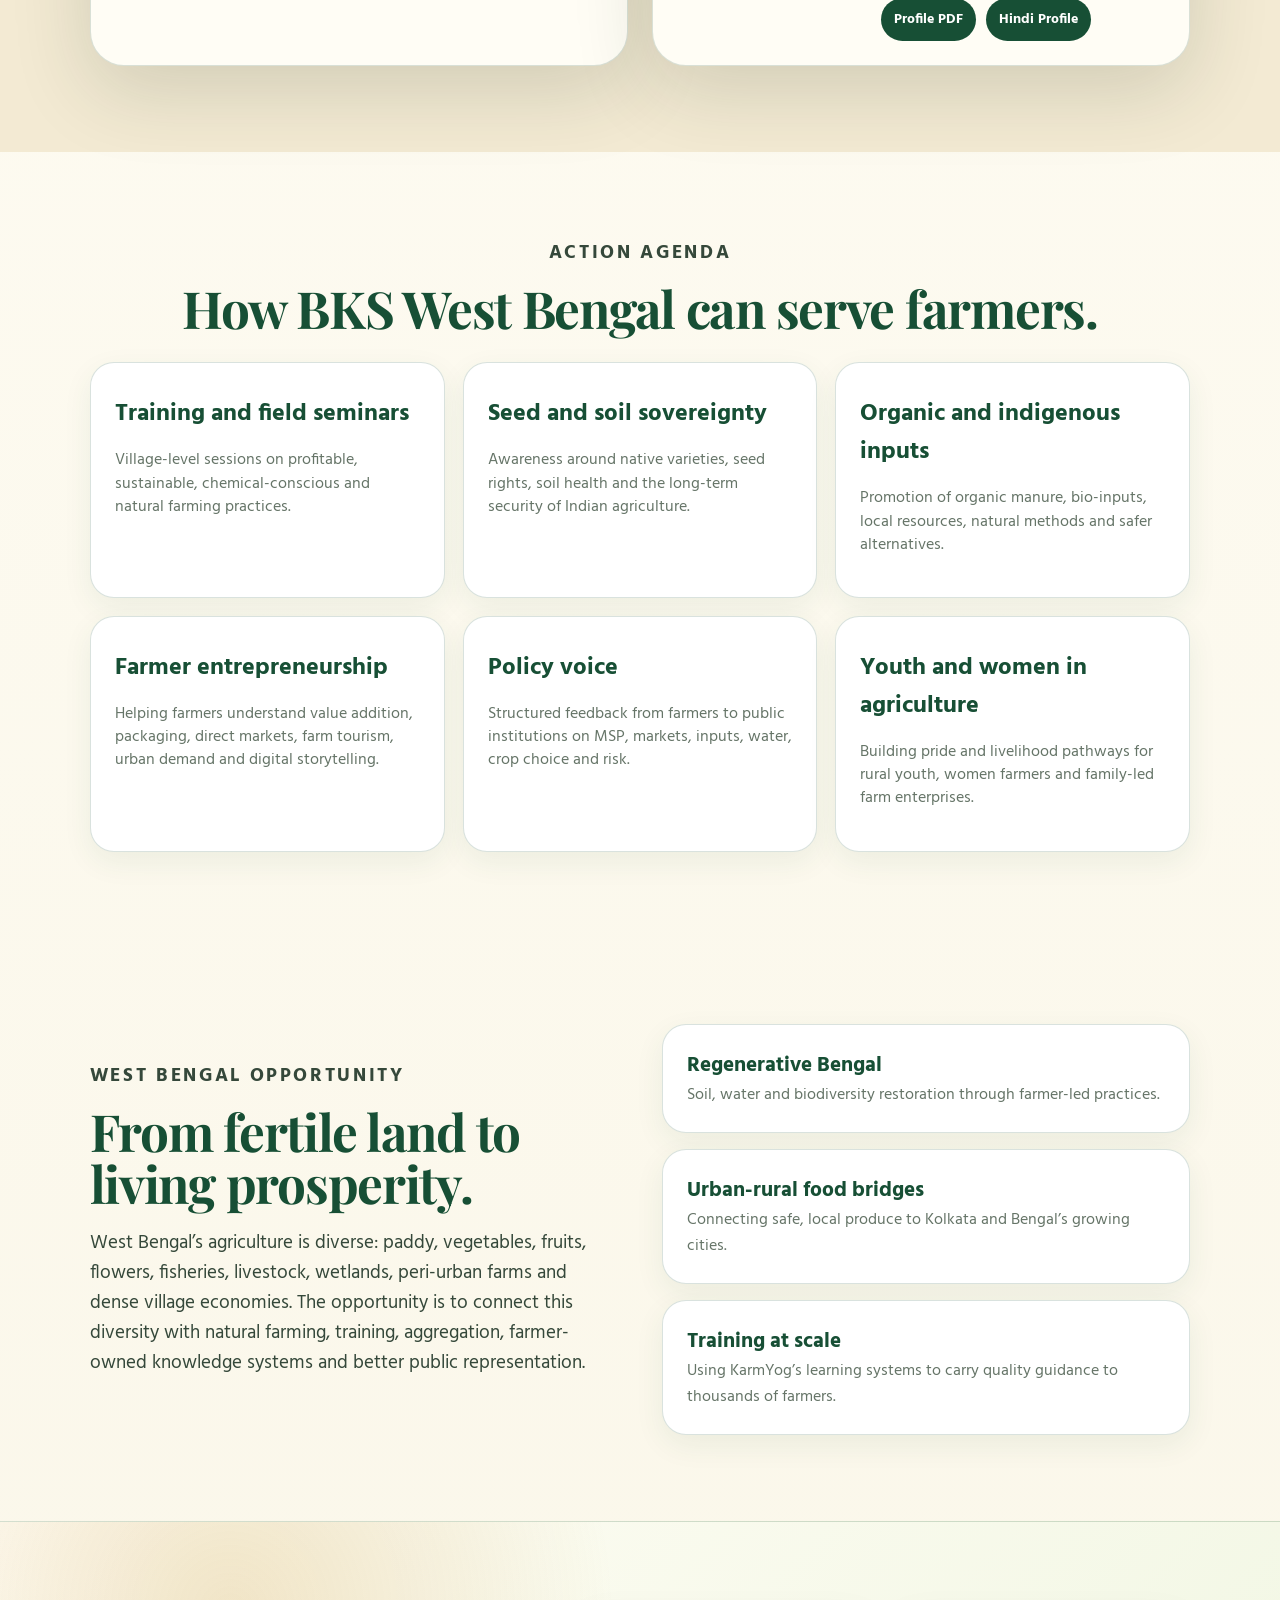
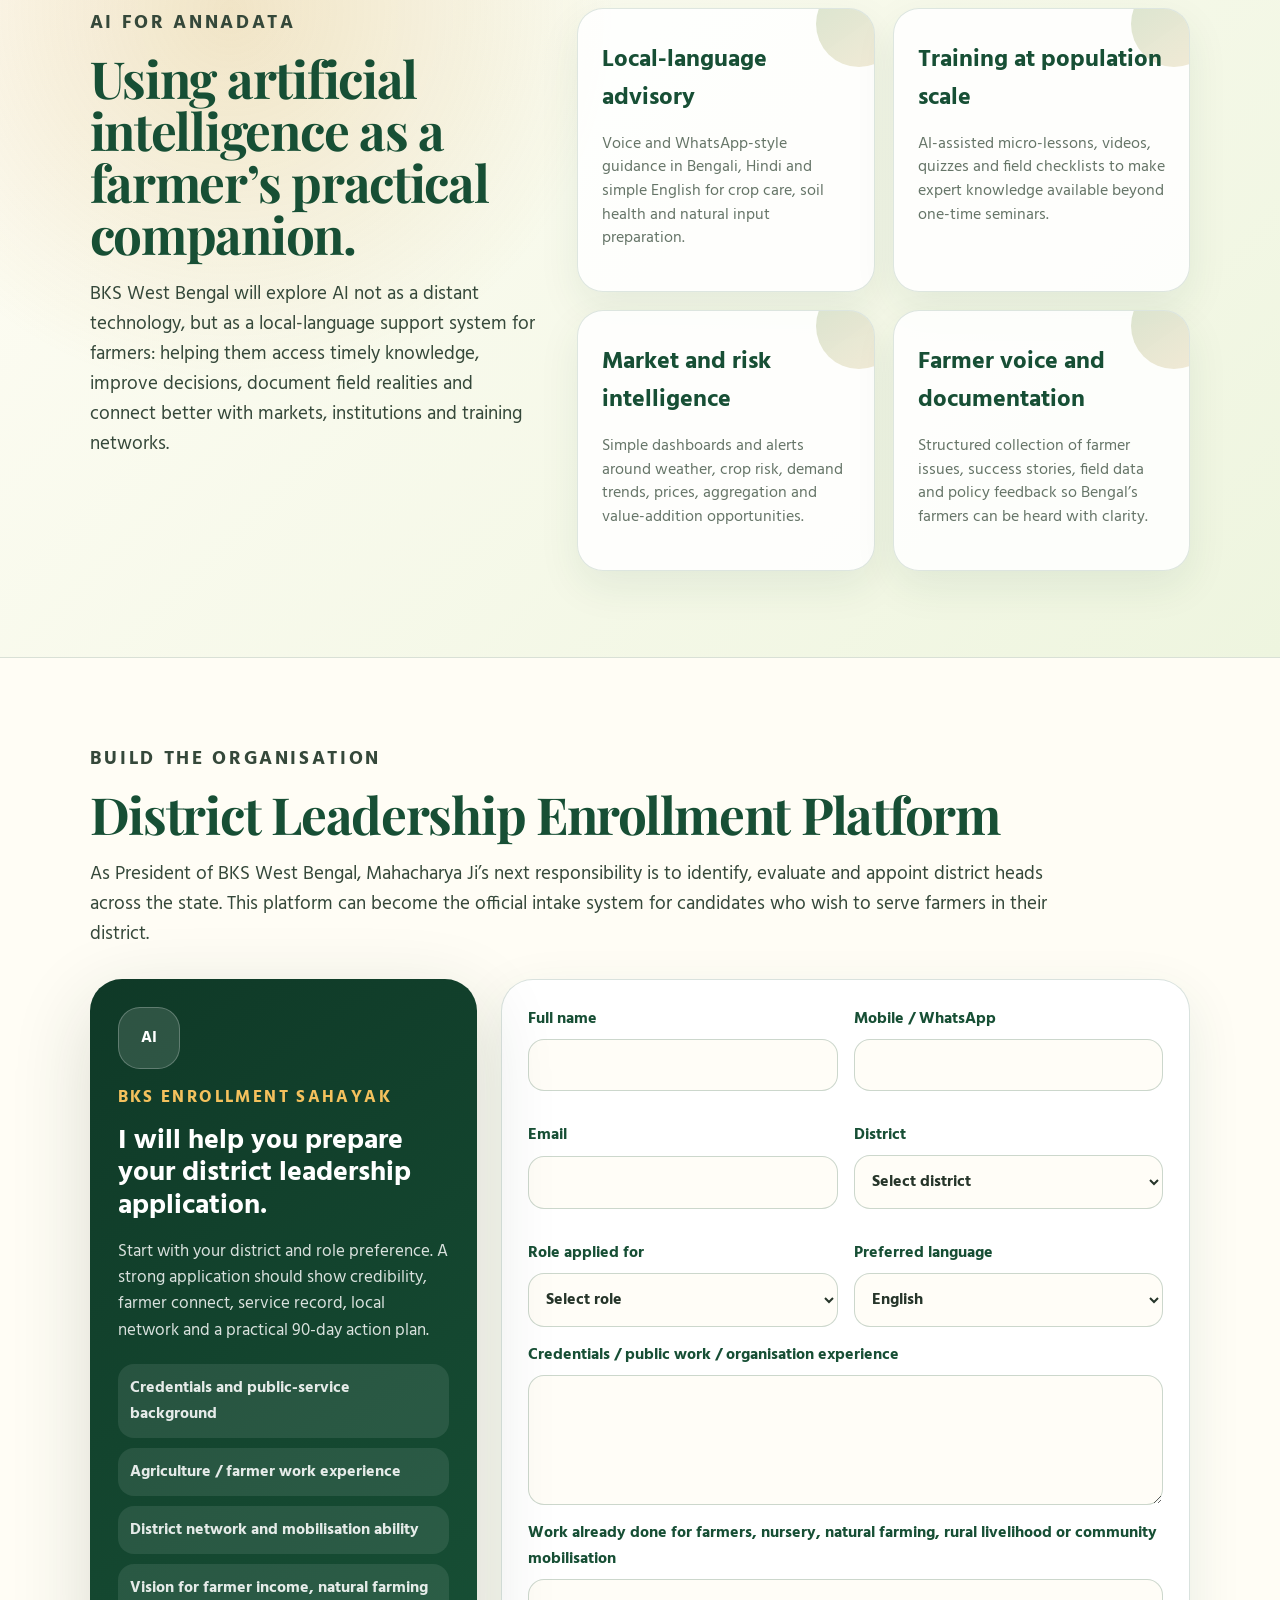
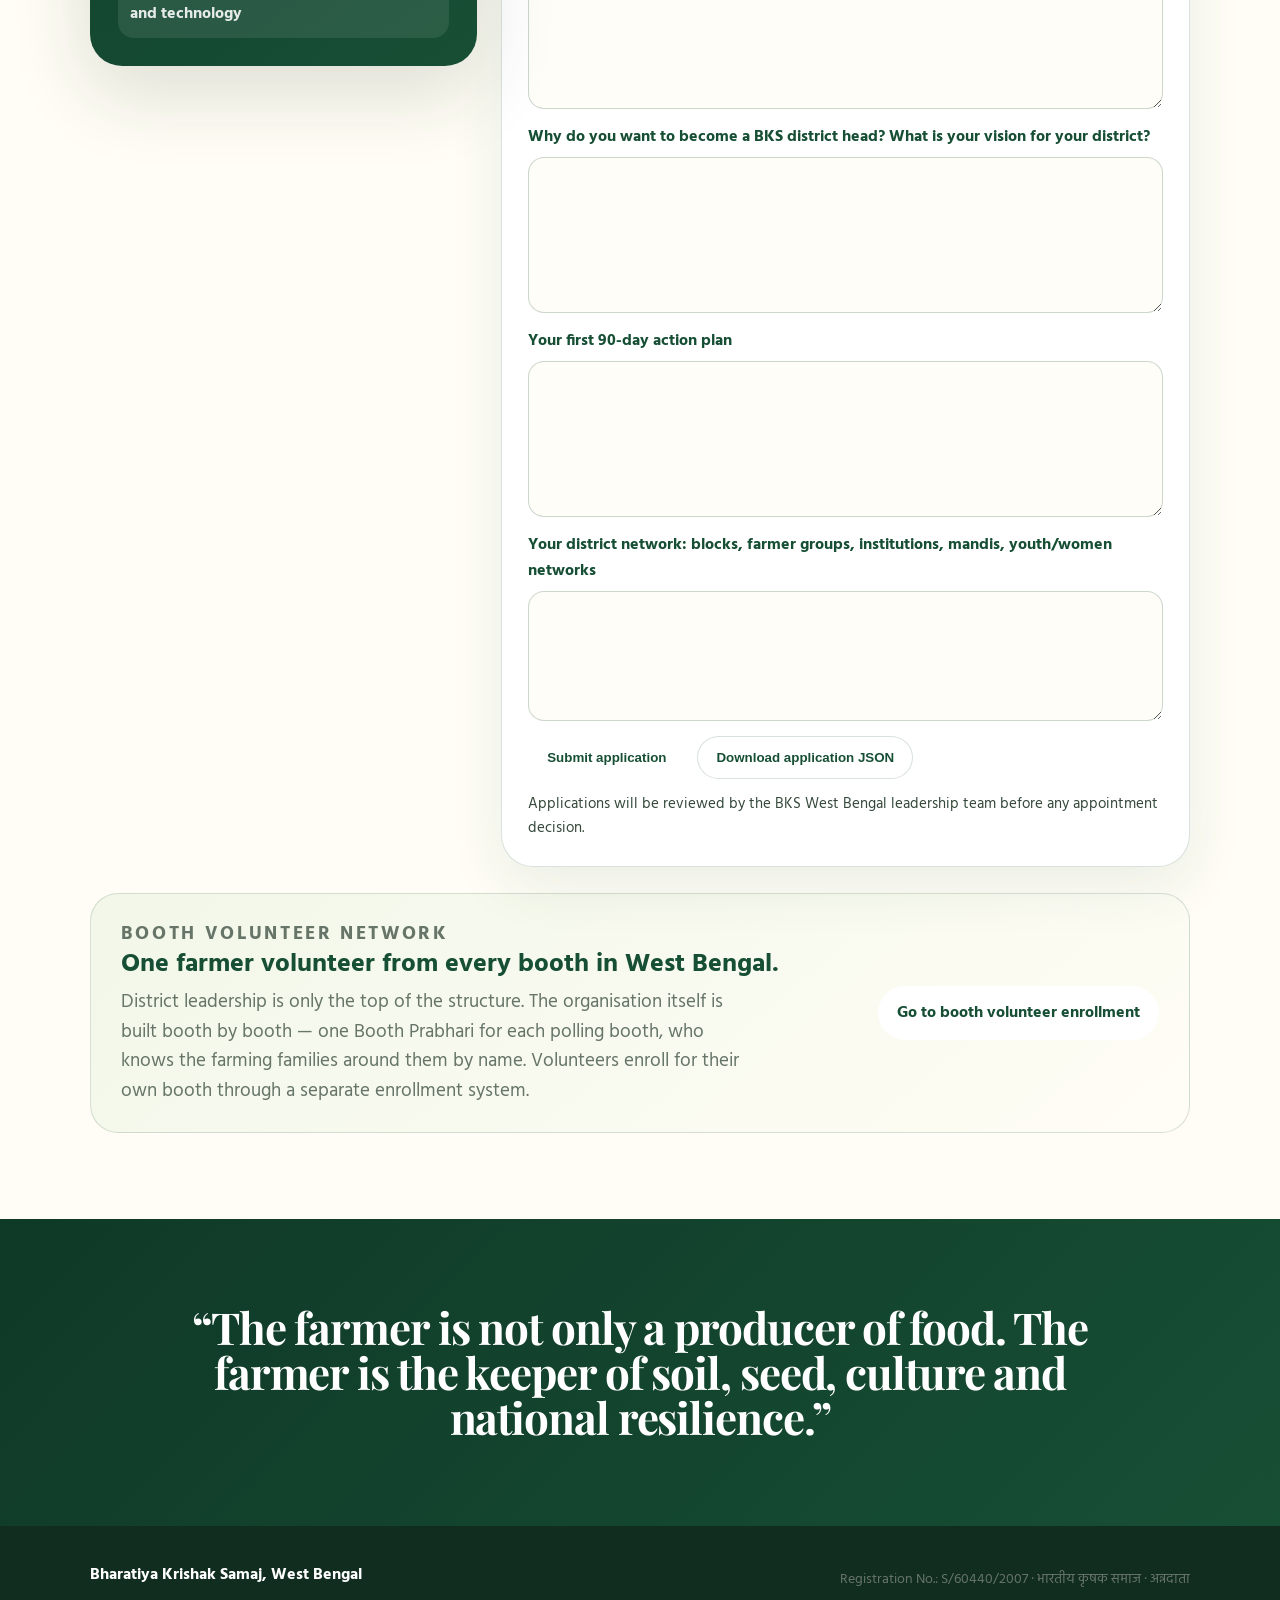
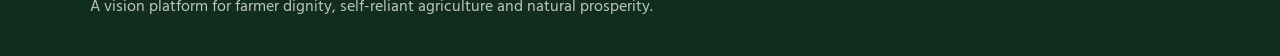
==== commit 102db10d: "Combined preview: booth volunteer platform + Krishak Samaj Puja" ====
--- a/index.html
+++ b/index.html
@@ -35,6 +35,7 @@
       <a href="#leadership" data-i18n="navLeadership">Leadership</a>
       <a href="#agenda" data-i18n="navAgenda">Agenda</a>
       <a href="#bengal" data-i18n="navBengal">Bengal</a>
+      <a href="/volunteer" data-i18n="navVolunteer">Booth volunteers</a>
       <a href="/puja" data-i18n="navPuja">Krishak Samaj Puja</a>
     </nav>
     <div class="lang-switch" aria-label="Language switcher">
@@ -305,6 +306,14 @@
           <p class="form-status" id="formStatus" data-i18n="formStatus">Applications will be reviewed by the BKS West Bengal leadership team before any appointment decision.</p>
         </form>
       </div>
+      <div class="booth-cross-link">
+        <div>
+          <p class="eyebrow" data-i18n="boothLinkEyebrow">Booth Volunteer Network</p>
+          <h3 data-i18n="boothLinkTitle">One farmer volunteer from every booth in West Bengal.</h3>
+          <p data-i18n="boothLinkText">District leadership is only the top of the structure. The organisation itself is built booth by booth &mdash; one Booth Prabhari for each polling booth, who knows the farming families around them by name. Volunteers enroll for their own booth through a separate enrollment system.</p>
+        </div>
+        <a class="button primary" href="/volunteer" data-i18n="boothLinkCta">Go to booth volunteer enrollment</a>
+      </div>
     </section>
 
     <section class="section quote-band">
